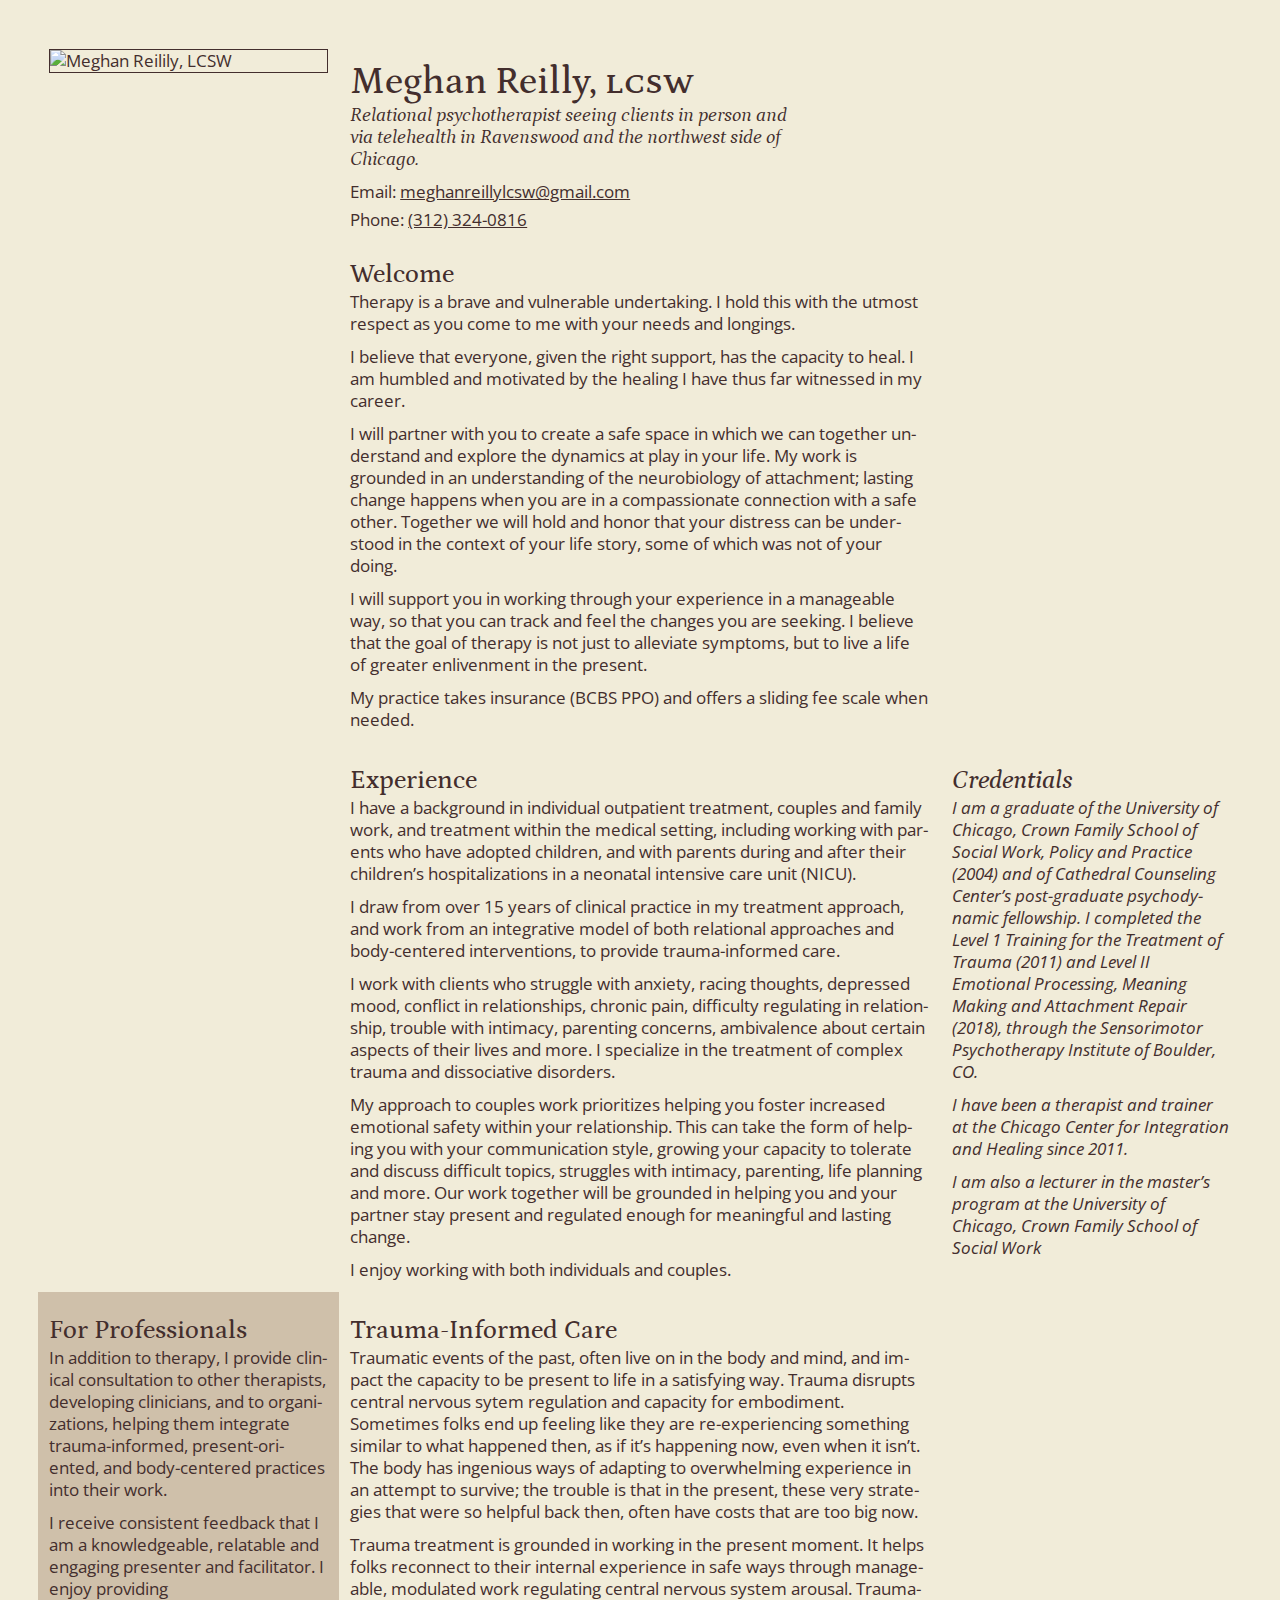
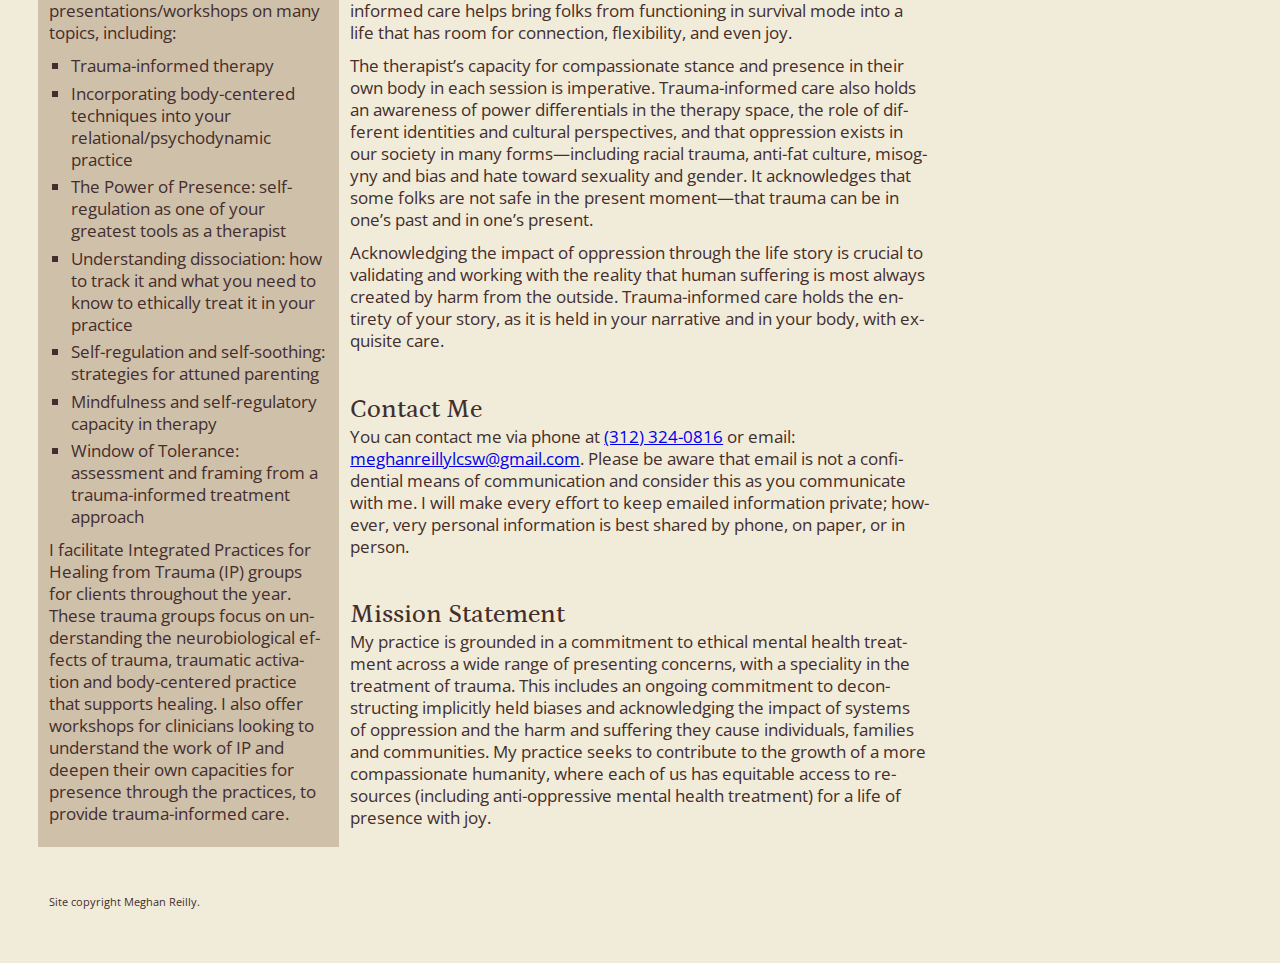
==== index.html @ ce3a8430 "Update tagline" ====
<!DOCTYPE html>
<html lang="en">
<head>
  <title>Meghan Reilly, LCSW</title>
  <meta charset="utf-8" />
  <meta name="viewport" content="width=device-width,initial-scale=1.0,shrink-to-fit=no" />
  <link rel="preconnect" href="https://fonts.gstatic.com" />
  <link href="https://fonts.googleapis.com/css2?family=Open+Sans:ital@0;1&family=Petrona:ital,wght@0,500;1,400&display=swap" rel="stylesheet" />
  <link rel="stylesheet" href="/assets/screen.css" />
  <meta property="og:url" content="https://meghan-reilly.com/">
  <meta property="og:title" content="Meghan Reilly, LCSW">
  <meta property="og:description" content=
    "Relational psychotherapist seeing clients in person and via telehealth in Ravenswood and the northwest side of Chicago.">
  <meta property="og:image" content="https://meghan-reilly.com/social-preview.png">
  <meta property="og:image:type" content="image/png">
  <meta property="og:type" content="website">
</head>
<body>
  <header id="header">
    <h1><a href="https://meghan-reilly.com" rel="home">Meghan Reilly, <b>LCSW</b></a></h1>
    <p class="tagline">
      Relational psychotherapist seeing clients in person and via telehealth in Ravenswood and the
      northwest side of Chicago.
    </p>
    <ul class="contact">
      <li>Email: <a href="mailto:meghanreillylcsw@gmail.com">meghanreillylcsw@gmail.com</a></li>
      <li>Phone: <a href="tel:+1-312-324-0816‬">(312) 324-0816‬</a></li>
    </ul>
    <figure class="headshot">
      <img src="/assets/headshot-02-square-1000.jpg" alt="Meghan Reilily, LCSW" />
    </figure>
  </header>
  <main id="content">
  <article>
    <h2>Welcome</h2>
    <p>
      Therapy is a brave and vulnerable undertaking. I hold this with the utmost respect as you come
      to me with your needs and longings.
    </p>
    <p>
      I believe that everyone, given the right support, has the capacity to heal. I am humbled and
      motivated by the healing I have thus far witnessed in my career.
    </p>
    <p>
      I will partner with you to create a safe space in which we can together understand and explore
      the dynamics at play in your life. My work is grounded in an understanding of the neurobiology
      of attachment; lasting change happens when you are in a compassionate connection with a safe
      other. Together we will hold and honor that your distress can be understood in the context of
      your life story, some of which was not of your doing.
    </p>
    <p>
      I will support you in working through your experience in a manageable way, so that you can
      track and feel the changes you are seeking. I believe that the goal of therapy is not just to
      alleviate symptoms, but to live a life of greater enlivenment in the present.
    </p>
    <p>
      My practice takes insurance (BCBS PPO) and offers a sliding fee scale when needed.
    </p>
  </article>
  <article>
    <h2>Experience</h2>
    <p>
      I have a background in individual outpatient treatment, couples and family work, and treatment
      within the medical setting, including working with parents who have adopted children, and with
      parents during and after their children’s hospitalizations in a neonatal intensive care unit
      (NICU).
    </p>
    <p>
      I draw from over 15 years of clinical practice in my treatment approach, and work from an
      integrative model of both relational approaches and body-centered interventions, to provide
      trauma-informed care.
    </p>
    <p>
      I work with clients who struggle with anxiety, racing thoughts, depressed mood, conflict in
      relationships, chronic pain, difficulty regulating in relationship, trouble with intimacy,
      parenting concerns, ambivalence about certain aspects of their lives and more. I specialize in
      the treatment of complex trauma and dissociative disorders.
    </p>
    <p>
      My approach to couples work prioritizes helping you foster increased emotional safety within
      your relationship. This can take the form of helping you with your communication style,
      growing your capacity to tolerate and discuss difficult topics, struggles with intimacy,
      parenting, life planning and more. Our work together will be grounded in helping you and your
      partner stay present and regulated enough for meaningful and lasting change.
    </p>
    <p>
      I enjoy working with both individuals and couples.
    </p>
  </article>
  <aside class="credentials">
    <h2>Credentials</h2>
    <p>
      I am a graduate of the University of Chicago, Crown Family School of Social Work, Policy and
      Practice (2004) and of Cathedral Counseling Center’s post-graduate psychodynamic fellowship.
      I completed the Level 1 Training for the Treatment of Trauma (2011) and Level II Emotional
      Processing, Meaning Making and Attachment Repair (2018), through the Sensorimotor
      Psychotherapy Institute of Boulder, CO.
    </p>
    <p>
      I have been a therapist and trainer at the Chicago Center for Integration and Healing since
      2011.
    </p>
    <p>
      I am also a lecturer in the master’s program at the University of Chicago, Crown Family
      School of Social Work
    </p>
  </aside>
  <article class="professionals">
    <h2>For Professionals</h2>
    <p>
      In addition to therapy, I provide clinical consultation to other therapists, developing
      clinicians, and to organizations, helping them integrate trauma-informed, present-oriented,
      and body-centered practices into their work.
    </p>
    <p>
      I receive consistent feedback that I am a knowledgeable, relatable and engaging presenter and
      facilitator. I enjoy providing presentations/workshops on many topics, including:
    </p>
    <ul>
      <li>Trauma-informed therapy</li>
      <li>
        Incorporating body-centered techniques into your relational/psychodynamic practice
      </li>
      <li>
        The Power of Presence: self-regulation as one of your greatest tools as a therapist
      </li>
      <li>
        Understanding dissociation: how to track it and what you need to know to ethically treat it
        in your practice
      </li>
      <li>
        Self-regulation and self-soothing: strategies for attuned parenting
      </li>
      <li>
        Mindfulness and self-regulatory capacity in therapy
      </li>
      <li>
        Window of Tolerance: assessment and framing from a trauma-informed treatment approach
      </li>
    </ul>
    <p>
      I facilitate Integrated Practices for Healing from Trauma (IP) groups for clients throughout
      the year. These trauma groups focus on understanding the neurobiological effects of trauma,
      traumatic activation and body-centered practice that supports healing. I also offer workshops
      for clinicians looking to understand the work of IP and deepen their own capacities for
      presence through the practices, to provide trauma-informed care.
    </p>
  </article>
  <article>
    <h2>Trauma-Informed Care</h2>
    <p>
      Traumatic events of the past, often live on in the body and mind, and impact the capacity to
      be present to life in a satisfying way. Trauma disrupts central nervous sytem regulation and
      capacity for embodiment. Sometimes folks end up feeling like they are re-experiencing
      something similar to what happened then, as if it’s happening now, even when it isn’t. The
      body has ingenious ways of adapting to overwhelming experience in an attempt to survive; the
      trouble is that in the present, these very strategies that were so helpful back then, often
      have costs that are too big now.
    </p>
    <p>
      Trauma treatment is grounded in working in the present moment. It helps folks reconnect to
      their internal experience in safe ways through manageable, modulated work regulating central
      nervous system arousal. Trauma-informed care helps bring folks from functioning in survival
      mode into a life that has room for connection, flexibility, and even joy.
    </p>
    <p>
      The therapist’s capacity for compassionate stance and presence in their own body in each
      session is imperative. Trauma-informed care also holds an awareness of power differentials in
      the therapy space, the role of different identities and cultural perspectives, and that
      oppression exists in our society in many forms—including racial trauma, anti-fat culture,
      misogyny and bias and hate toward sexuality and gender. It acknowledges that some folks are
      not safe in the present moment—that trauma can be in one’s past and in one’s present.
    </p>
    <p>
      Acknowledging the impact of oppression through the life story is crucial to validating and
      working with the reality that human suffering is most always created by harm from the outside.
      Trauma-informed care holds the entirety of your story, as it is held in your narrative and in
      your body, with exquisite care.
    </p>
  </article>
  <article>
    <h2>Contact Me</h2>
    <p>
      You can contact me via phone at <a href="tel:+1-312-324-0816‬">(312) 324-0816‬</a> or email:
      <a href="mailto:meghanreillylcsw@gmail.com">meghanreillylcsw@gmail.com</a>. Please be aware
      that email is not a confidential means of communication and consider this as you communicate
      with me. I will make every effort to keep emailed information private; however, very personal
      information is best shared by phone, on paper, or in person.
  </article>
  <article>
    <h2>Mission Statement</h2>
    <p>
      My practice is grounded in a commitment to ethical mental health treatment across a wide range
      of presenting concerns, with a speciality in the treatment of trauma. This includes an ongoing
      commitment to deconstructing implicitly held biases and acknowledging the impact of systems of
      oppression and the harm and suffering they cause individuals, families and communities. My
      practice seeks to contribute to the growth of a more compassionate humanity, where each of us
      has equitable access to resources (including anti-oppressive mental health treatment) for a
      life of presence with joy.
    </p>
  </article>
  </main>
  <footer id="footer">
    <small>
      Site copyright Meghan Reilly.
    </small>
  </footer>
</body>
</html>
---- assets/screen.css ----
/* http://meyerweb.com/eric/tools/css/reset/
   v2.0 | 20110126
   License: none (public domain)
*/
/* stylelint-disable */
a,abbr,acronym,address,applet,article,aside,audio,b,big,blockquote,body,canvas,caption,center,cite,code,dd,del,details,dfn,div,dl,dt,em,embed,fieldset,figcaption,figure,footer,form,h1,h2,h3,h4,h5,h6,header,hgroup,html,i,iframe,img,ins,kbd,label,legend,li,mark,menu,nav,object,ol,output,p,pre,q,ruby,s,samp,section,small,span,strike,strong,sub,summary,sup,table,tbody,td,tfoot,th,thead,time,tr,tt,u,ul,var,video{margin:0;padding:0;border:0;font:inherit;vertical-align:baseline}article,aside,details,figcaption,figure,footer,header,hgroup,main,menu,nav,section{display:block}html{line-height:1}body{line-height:inherit}ol,ul{list-style:none}blockquote,q{quotes:none}blockquote:after,blockquote:before,q:after,q:before{content:'';content:none}table{border-collapse:collapse;border-spacing:0}
/* stylelint-enable */

/* Begin site styles below */
* {
  box-sizing: content-box;
}
html {
  font-size: 17px;
  line-height: 22px;
  font-family: "Open Sans", Trebuchet, Helvetica, Arial, sans-sans-serif;
  padding: 11px;
  background: #f1ecd9;
  color: #432e2d;
}
article,
aside {
  padding-top: 22px;
}
footer {
  padding-top: 44px;
  font-size: 11.333px;
}
h1,h2,h3 {
  font-size: 25.5px;
  line-height: 33px;
  font-family: Petrona, Georgia, "Times New Roman", serif;
  font-weight: 500;
}
h1 {
  font-size: 38.25px;
  line-height: 44px;
  padding-top: 11px;
  padding-left: 22px;
  text-indent: -22px;
}
h1 a {
  color: inherit;
  text-decoration: none;
}
h1 b {
  text-transform: lowercase;
  font-variant-caps: all-small-caps;
}
p {
  padding-bottom: 11px;
  hyphens: auto;
}
p.tagline {
  font-family: Petrona, Georgia, "Times New Roman", serif;
  font-style: italic;
  font-size: 20px;
}
img {
  display: block;
  max-width: 100%;
  border: 1px solid #432e2d;
}
ul {
  margin-left: 22px;
  list-style-type: square;
  padding-bottom: 5.5px;
}
li {
  padding-bottom: 5.5px;
}
a {
  hyphens: none;
}
.contact {
  list-style-type: none;
  margin: 0;
  padding: 0;
}
.contact a {
  color: inherit;
}
.credentials {
  font-style: italic;
}
.professionals {
  background: #cfc0aa;
  margin: 0 -11px;
  padding: 11px;
}

@media screen and (min-width: 570px) {
  html {
    padding: 3.859649123%; /* 22/570 = 3.859649123% */
  }
  #header {
    display: grid;
    grid-template-columns: [headshot-start] 30% [headshot-end copy-start] 1fr [copy-end];
    grid-template-rows: [headshot-start] auto [copy-start] auto auto [headshot-end copy-end];
    grid-column-gap: 11px;
  }
  #header h1,
  #header .contact,
  #header .tagline {
    grid-column: copy;
    max-width: 450px;
  }
  #header figure {
    grid-column: headshot;
    grid-row: headshot;
  }
}

@media screen and (min-width: 630px) {
  #content {
    display: grid;
    grid-template-columns: [null-start] 30% [null-end copy-start] 1fr [copy-end];
    grid-column-gap: 11px;
  }
  #content > * {
    grid-column: copy;
  }
}

@media screen and (min-width: 940px) {
  #header {
    grid-template-columns: [headshot-start] 1fr [headshot-end copy-start] 1fr 1fr 1fr [copy-end] 1fr;
    grid-column-gap: 22px;
  }
  #content {
    grid-template-columns: [copy-start] 1fr 1fr 1fr [copy-end rightside-start] 1fr 1fr [rightside-end];
    grid-column-gap: 22px;
  }
  #content > .credentials,
  #content > .professionals {
    grid-column: rightside;
  }
  #content > .professionals {
    padding-top: 22px;
    grid-row: span 3;
  }
}

@media screen and (min-width: 1230px) {
  #header {
    grid-template-columns: [headshot-start] 1fr [headshot-end copy-start] 1fr 1fr 1fr [copy-end];
  }
  #content {
    grid-template-columns: [leftside-start] 1fr [leftside-end copy-start] 1fr 1fr [copy-end rightside-start] 1fr [rightside-end];
  }
  #content > .professionals {
    grid-column: leftside;
  }
}
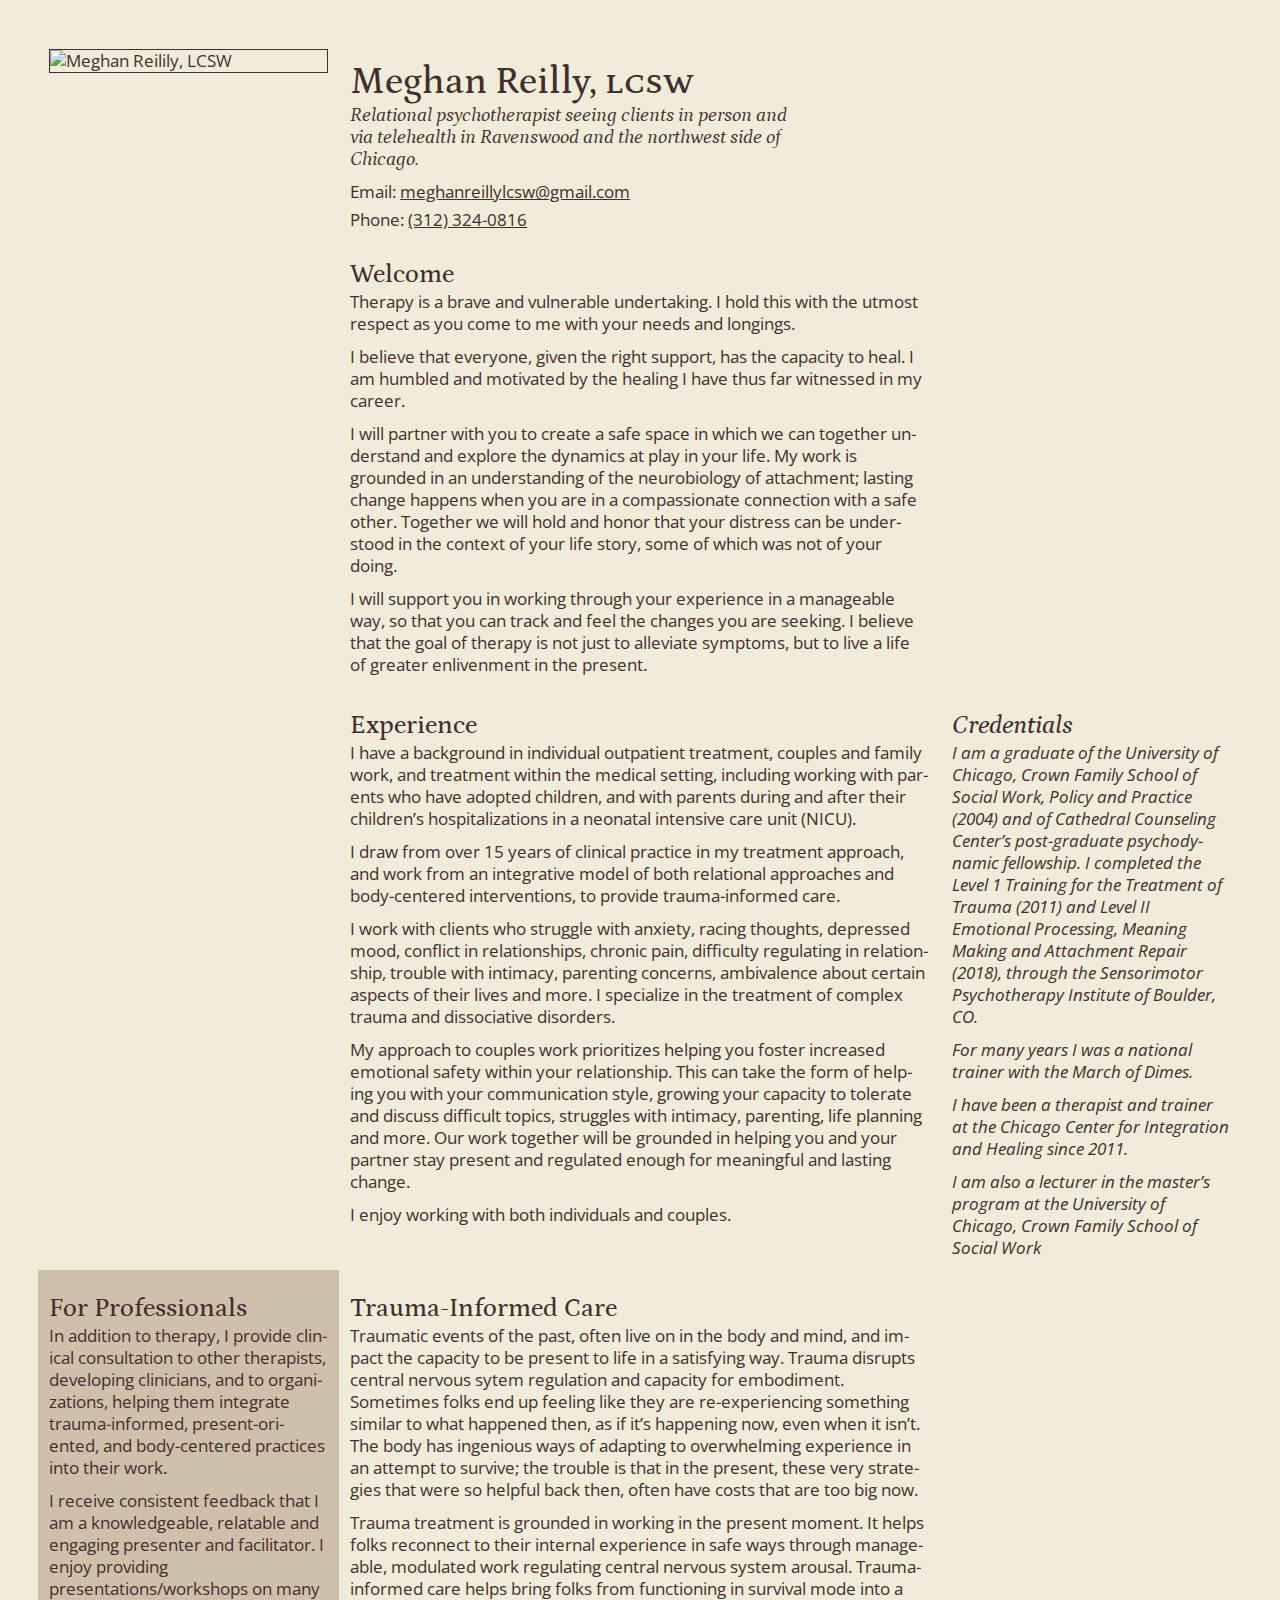
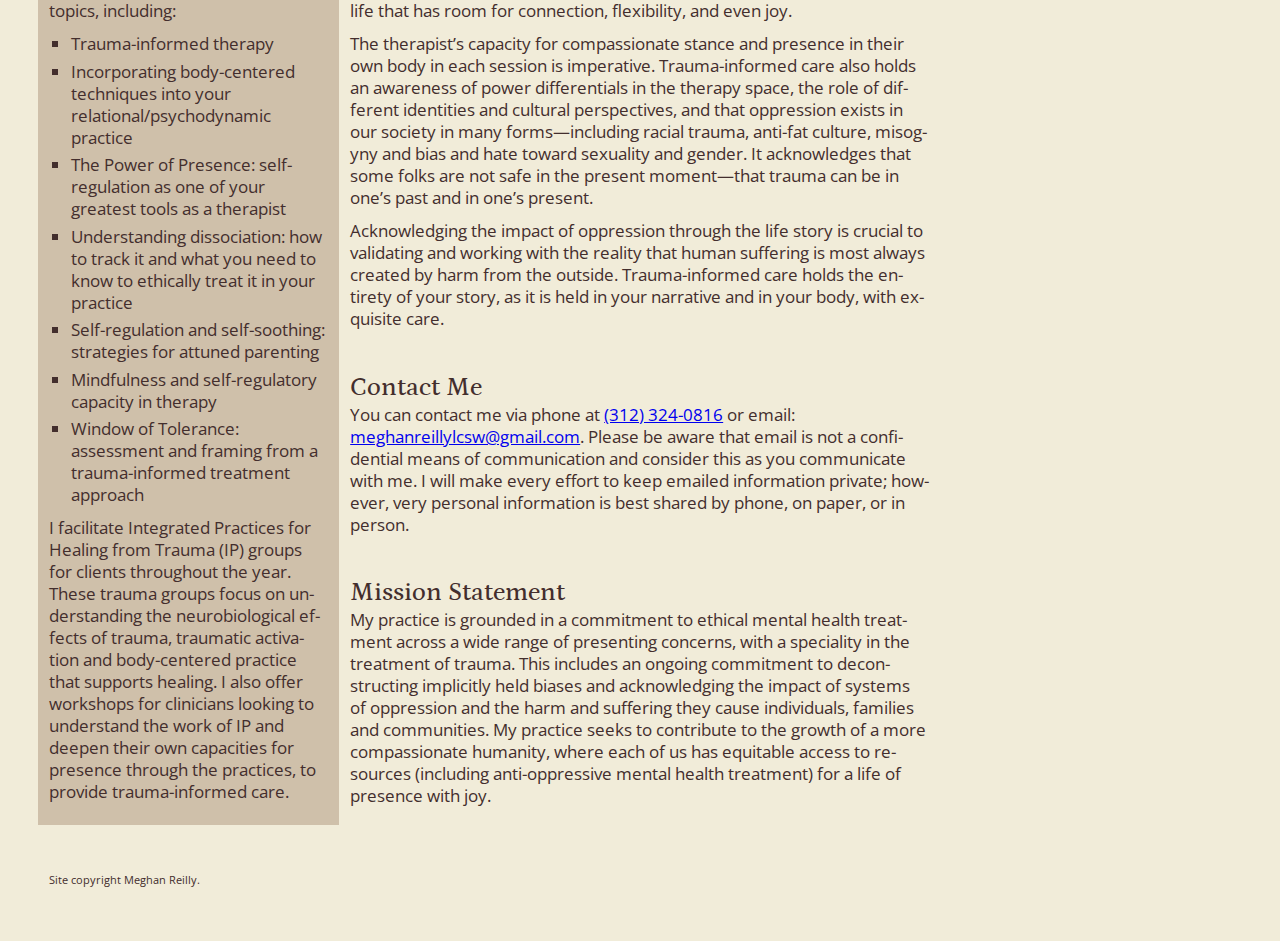
==== commit 5746f199: "Add comment with GitHub repo URL" ====
--- a/index.html
+++ b/index.html
@@ -53,9 +53,6 @@
       track and feel the changes you are seeking. I believe that the goal of therapy is not just to
       alleviate symptoms, but to live a life of greater enlivenment in the present.
     </p>
-    <p>
-      My practice takes insurance (BCBS PPO) and offers a sliding fee scale when needed.
-    </p>
   </article>
   <article>
     <h2>Experience</h2>
@@ -95,6 +92,9 @@
       I completed the Level 1 Training for the Treatment of Trauma (2011) and Level II Emotional
       Processing, Meaning Making and Attachment Repair (2018), through the Sensorimotor
       Psychotherapy Institute of Boulder, CO.
+    </p>
+    <p>
+      For many years I was a national trainer with the March of Dimes.
     </p>
     <p>
       I have been a therapist and trainer at the Chicago Center for Integration and Healing since
@@ -204,6 +204,9 @@
     <small>
       Site copyright Meghan Reilly.
     </small>
+    <!--
+      Site hosted on GitHub; repo at https://github.com/mrlcsw/mhrdc
+    -->
   </footer>
 </body>
 </html>
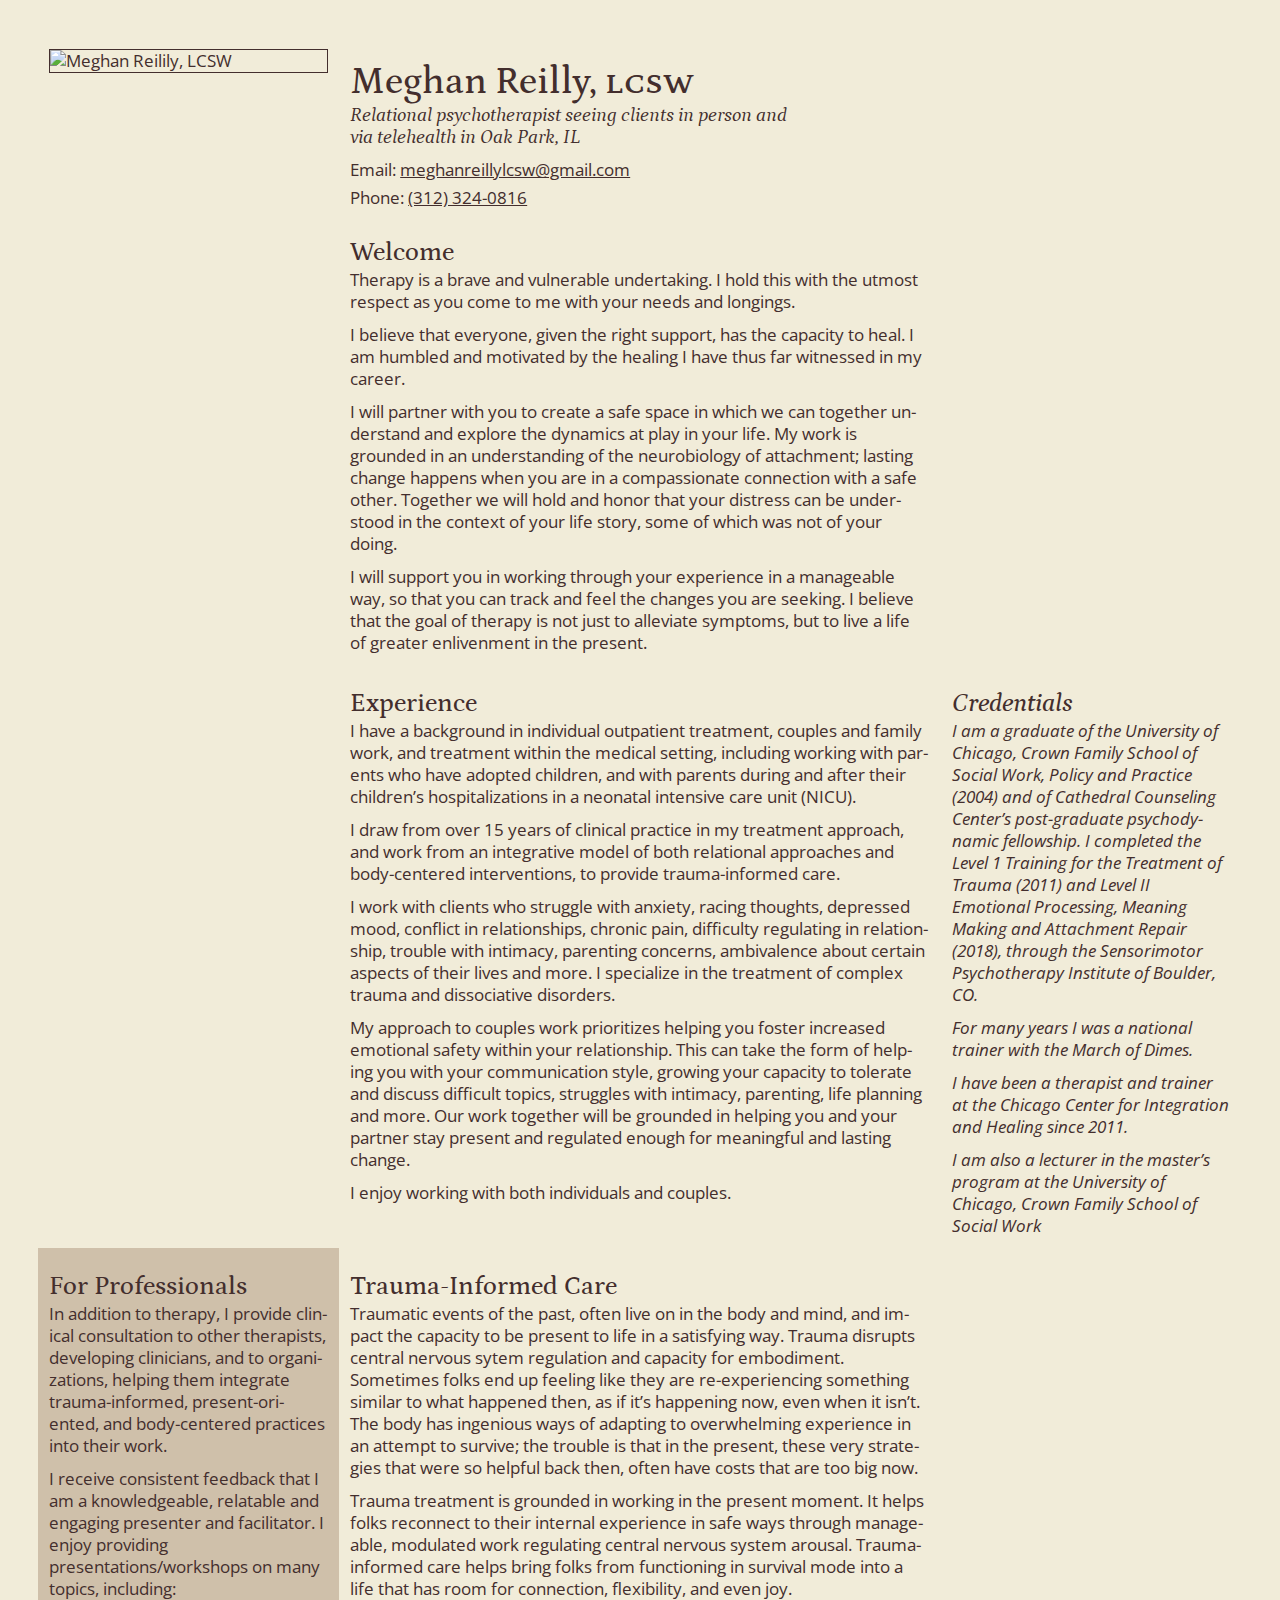
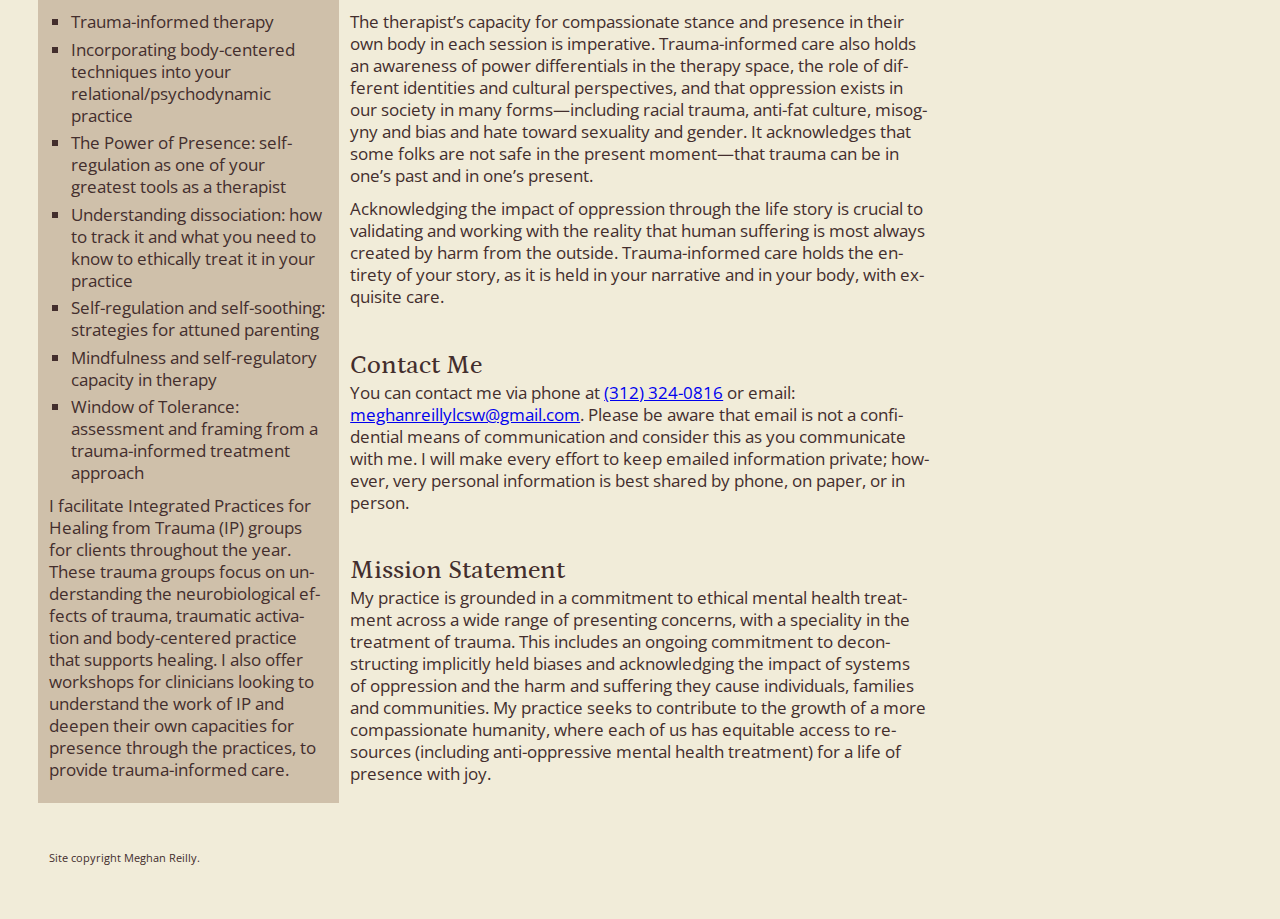
==== commit 8276b1c4: "Update tagline with Oak Park information" ====
--- a/index.html
+++ b/index.html
@@ -10,7 +10,7 @@
   <meta property="og:url" content="https://meghan-reilly.com/">
   <meta property="og:title" content="Meghan Reilly, LCSW">
   <meta property="og:description" content=
-    "Relational psychotherapist seeing clients in person and via telehealth in Ravenswood and the northwest side of Chicago.">
+    "Relational psychotherapist seeing clients in person and via telehealth in Oak Park, IL">
   <meta property="og:image" content="https://meghan-reilly.com/social-preview.png">
   <meta property="og:image:type" content="image/png">
   <meta property="og:type" content="website">
@@ -19,8 +19,7 @@
   <header id="header">
     <h1><a href="https://meghan-reilly.com" rel="home">Meghan Reilly, <b>LCSW</b></a></h1>
     <p class="tagline">
-      Relational psychotherapist seeing clients in person and via telehealth in Ravenswood and the
-      northwest side of Chicago.
+      Relational psychotherapist seeing clients in person and via telehealth in Oak Park, IL
     </p>
     <ul class="contact">
       <li>Email: <a href="mailto:meghanreillylcsw@gmail.com">meghanreillylcsw@gmail.com</a></li>
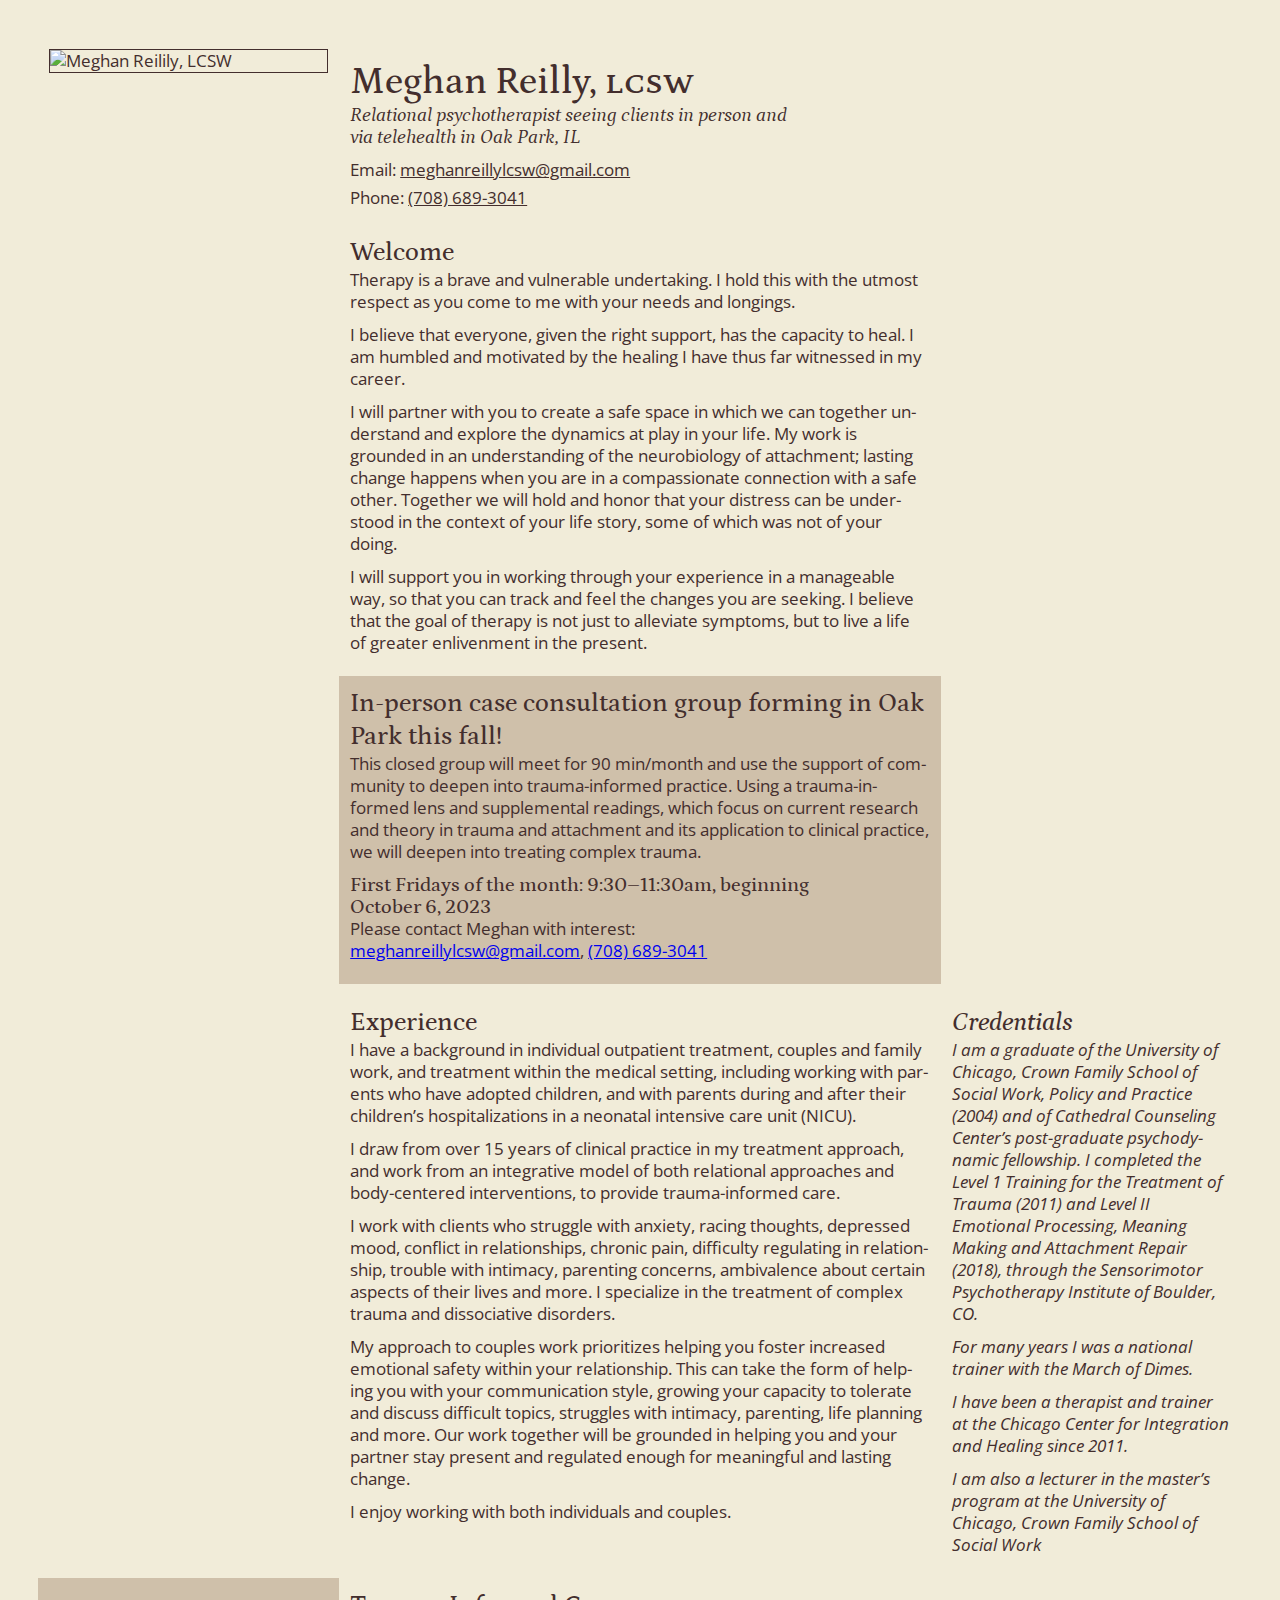
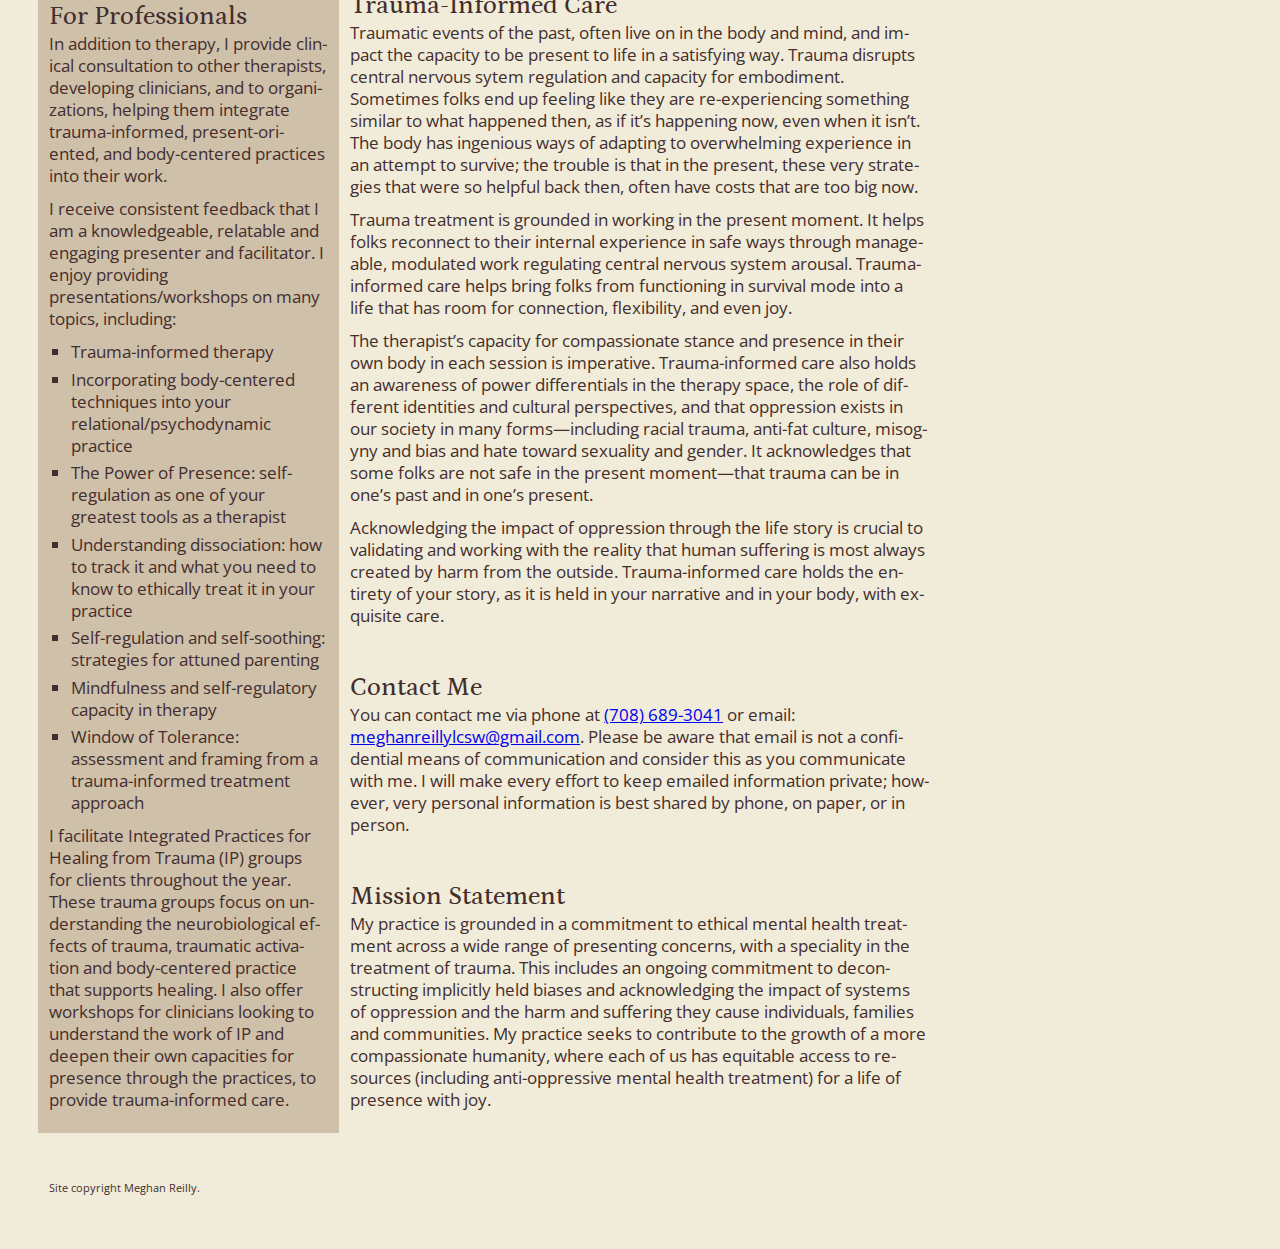
==== commit 7d1a2f59: "Add new groups box" ====
--- a/index.html
+++ b/index.html
@@ -23,7 +23,7 @@
     </p>
     <ul class="contact">
       <li>Email: <a href="mailto:meghanreillylcsw@gmail.com">meghanreillylcsw@gmail.com</a></li>
-      <li>Phone: <a href="tel:+1-312-324-0816‬">(312) 324-0816‬</a></li>
+      <li>Phone: <a href="tel:+1-708-689-3041">(708) 689-3041</a></li>
     </ul>
     <figure class="headshot">
       <img src="/assets/headshot-02-square-1000.jpg" alt="Meghan Reilily, LCSW" />
@@ -52,6 +52,21 @@
       track and feel the changes you are seeking. I believe that the goal of therapy is not just to
       alleviate symptoms, but to live a life of greater enlivenment in the present.
     </p>
+  </article>
+  <article class="groups">
+      <h2>In-person case consultation group forming in Oak Park this fall!</h2>
+      <p>
+        This closed group will meet for 90 min/month and use the support of community to deepen into
+        trauma-informed practice. Using a trauma-informed lens and supplemental readings, which
+        focus on current research and theory in trauma and attachment and its application to
+        clinical practice, we will deepen into treating complex trauma.
+      </p>
+      <h3>First Fridays of the month: 9:30–11:30am, beginning October&nbsp;6,&nbsp;2023</h3>
+      <p>
+        Please contact Meghan with interest:<br />
+        <a href="mailto:meghanreillylcsw@gmail.com">meghanreillylcsw@gmail.com</a>,
+        <a href="tel:+1-708-689-3041">(708) 689-3041</a>
+      </p>
   </article>
   <article>
     <h2>Experience</h2>
@@ -180,7 +195,7 @@
   <article>
     <h2>Contact Me</h2>
     <p>
-      You can contact me via phone at <a href="tel:+1-312-324-0816‬">(312) 324-0816‬</a> or email:
+      You can contact me via phone at <a href="tel:+1-708-689-3041">(708) 689-3041</a> or email:
       <a href="mailto:meghanreillylcsw@gmail.com">meghanreillylcsw@gmail.com</a>. Please be aware
       that email is not a confidential means of communication and consider this as you communicate
       with me. I will make every effort to keep emailed information private; however, very personal
--- a/assets/screen.css
+++ b/assets/screen.css
@@ -27,8 +27,6 @@
   font-size: 11.333px;
 }
 h1,h2,h3 {
-  font-size: 25.5px;
-  line-height: 33px;
   font-family: Petrona, Georgia, "Times New Roman", serif;
   font-weight: 500;
 }
@@ -46,6 +44,13 @@
 h1 b {
   text-transform: lowercase;
   font-variant-caps: all-small-caps;
+}
+h2 {
+  font-size: 25.5px;
+  line-height: 33px;
+}
+h3 {
+  font-size: 19.55px;
 }
 p {
   padding-bottom: 11px;
@@ -83,9 +88,10 @@
 .credentials {
   font-style: italic;
 }
+.groups,
 .professionals {
   background: #cfc0aa;
-  margin: 0 -11px;
+  margin: 11px -11px 0 -11px;
   padding: 11px;
 }
 
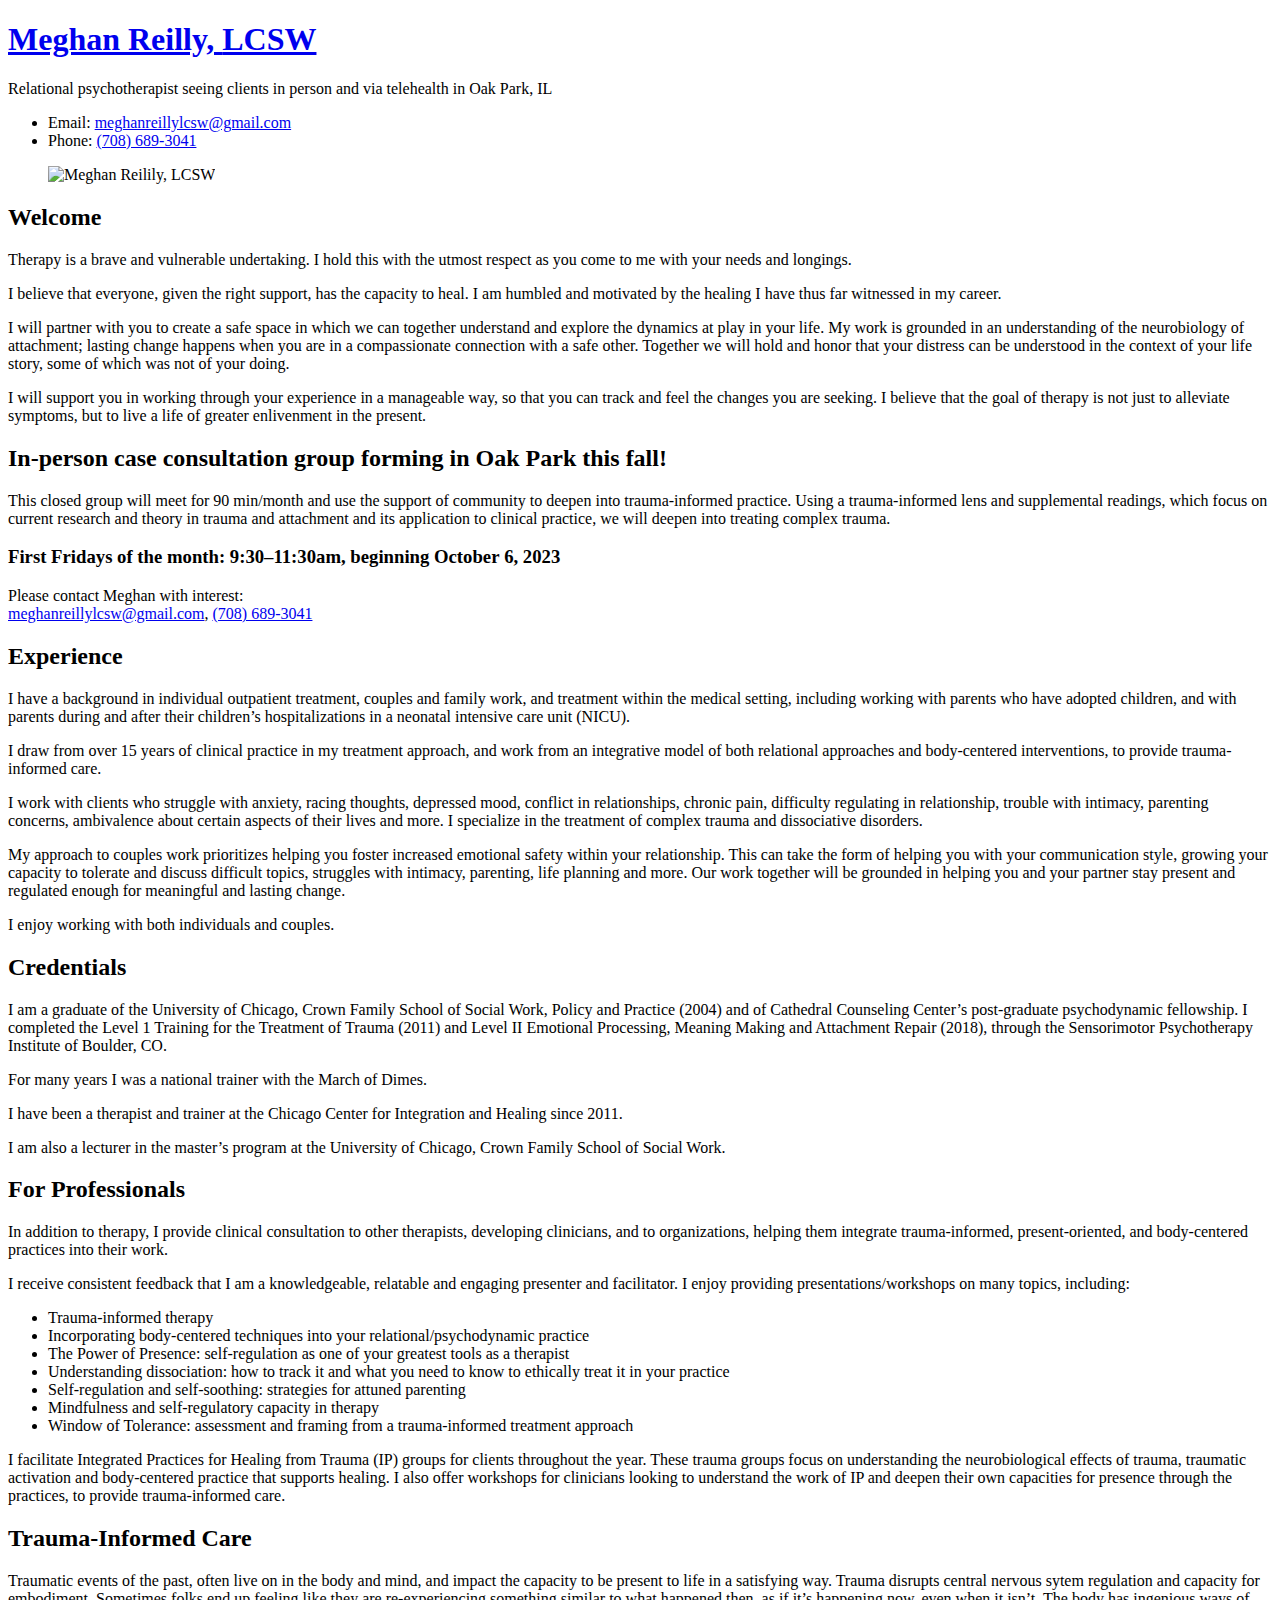
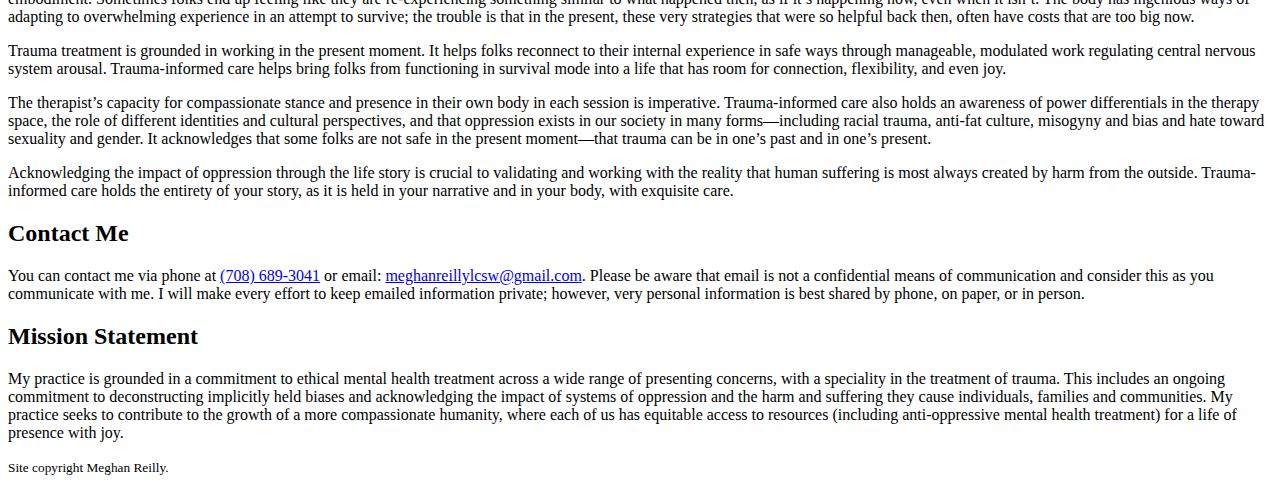
==== commit 2b31d38f: "Add missing period" ====
--- a/index.html
+++ b/index.html
@@ -6,12 +6,12 @@
   <meta name="viewport" content="width=device-width,initial-scale=1.0,shrink-to-fit=no" />
   <link rel="preconnect" href="https://fonts.gstatic.com" />
   <link href="https://fonts.googleapis.com/css2?family=Open+Sans:ital@0;1&family=Petrona:ital,wght@0,500;1,400&display=swap" rel="stylesheet" />
-  <link rel="stylesheet" href="/assets/screen.css" />
+  <link rel="stylesheet" href="/assets/screen-20230729a.css" />
   <meta property="og:url" content="https://meghan-reilly.com/">
   <meta property="og:title" content="Meghan Reilly, LCSW">
   <meta property="og:description" content=
     "Relational psychotherapist seeing clients in person and via telehealth in Oak Park, IL">
-  <meta property="og:image" content="https://meghan-reilly.com/social-preview.png">
+  <meta property="og:image" content="https://meghan-reilly.com/social-preview-20230729a.png">
   <meta property="og:image:type" content="image/png">
   <meta property="og:type" content="website">
 </head>
@@ -116,7 +116,7 @@
     </p>
     <p>
       I am also a lecturer in the master’s program at the University of Chicago, Crown Family
-      School of Social Work
+      School of Social Work.
     </p>
   </aside>
   <article class="professionals">
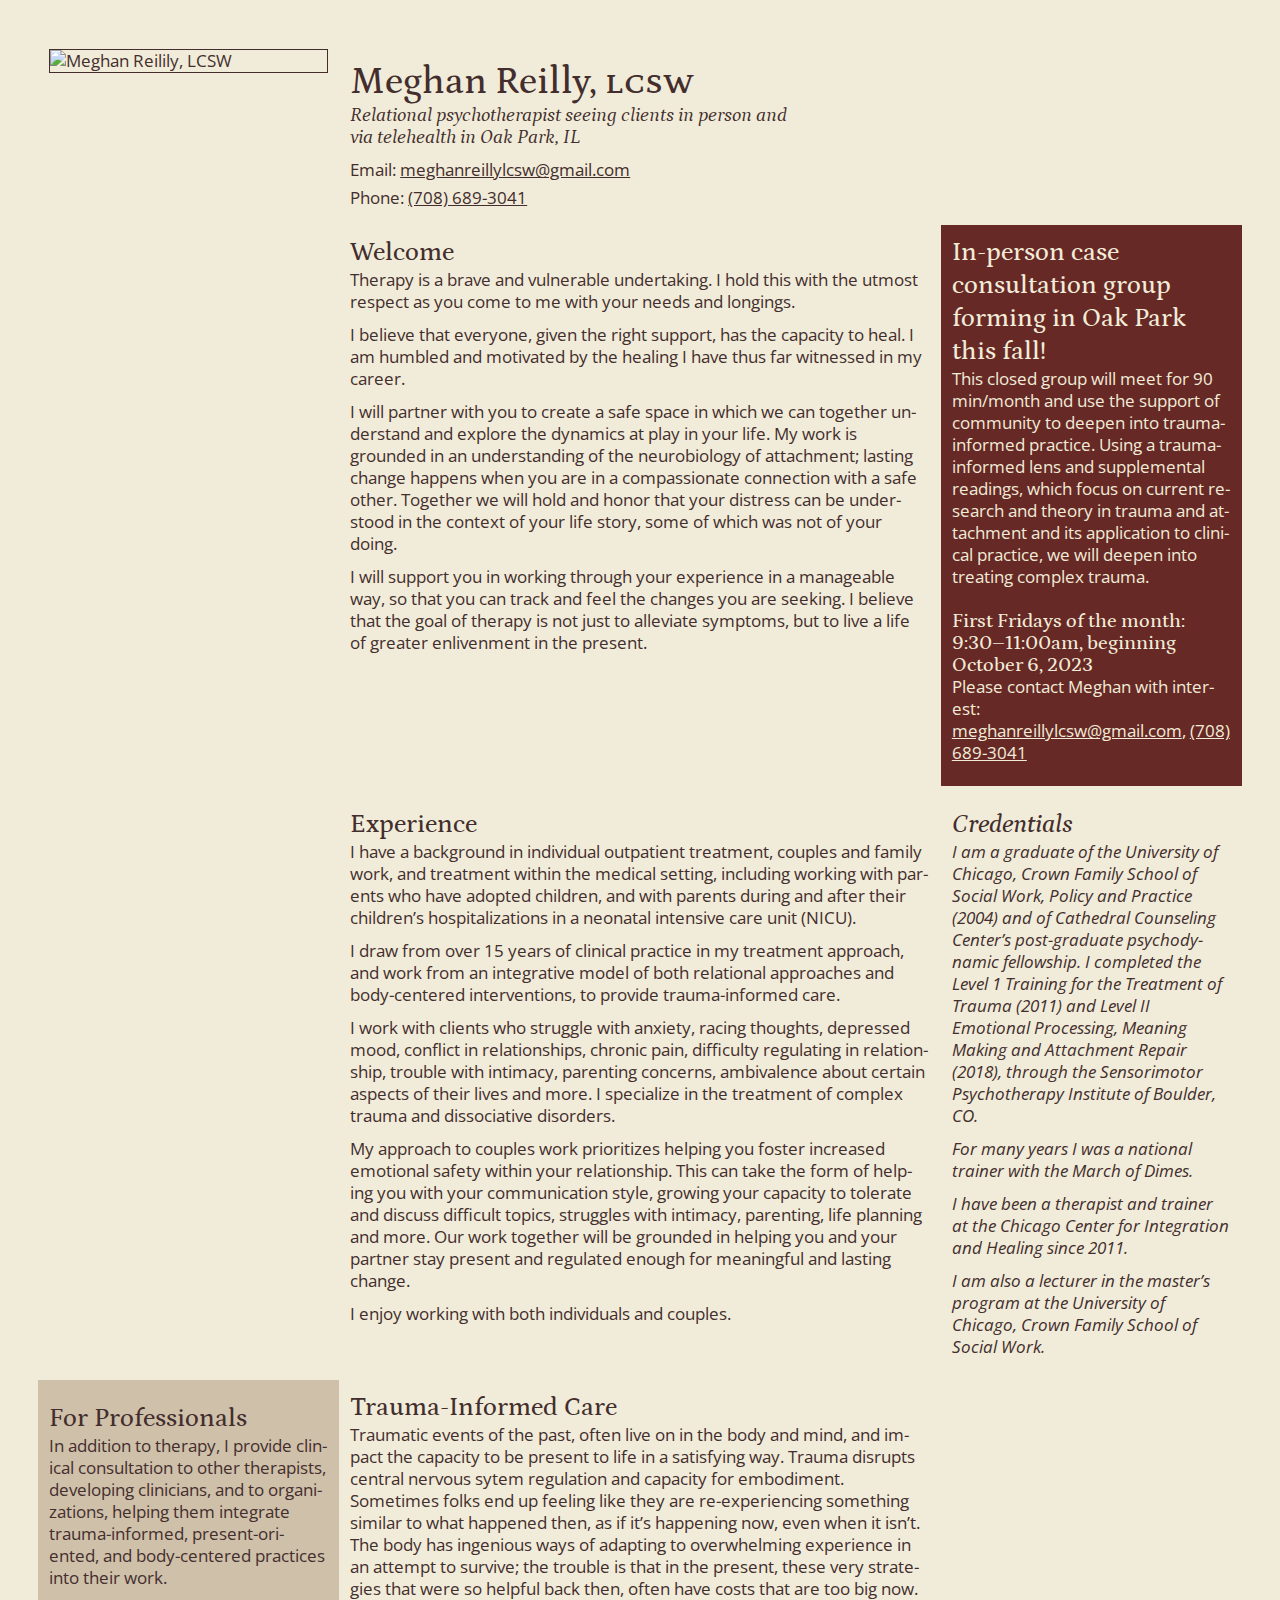
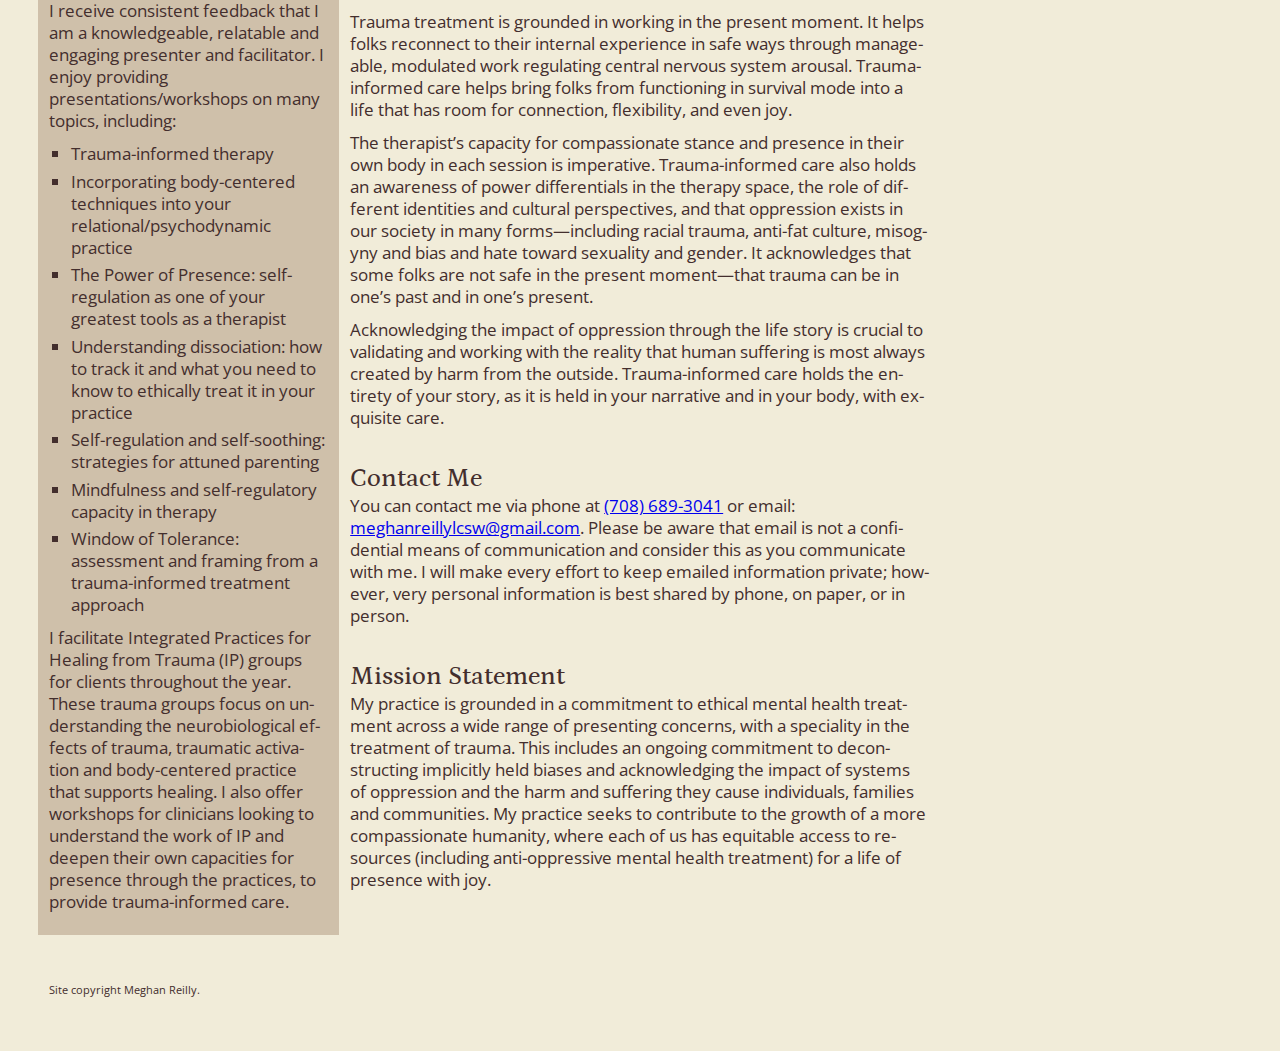
==== commit ddadfd7f: "Rebreak the CSS cache" ====
--- a/index.html
+++ b/index.html
@@ -6,7 +6,7 @@
   <meta name="viewport" content="width=device-width,initial-scale=1.0,shrink-to-fit=no" />
   <link rel="preconnect" href="https://fonts.gstatic.com" />
   <link href="https://fonts.googleapis.com/css2?family=Open+Sans:ital@0;1&family=Petrona:ital,wght@0,500;1,400&display=swap" rel="stylesheet" />
-  <link rel="stylesheet" href="/assets/screen-20230729a.css" />
+  <link rel="stylesheet" href="/assets/screen-20230729b.css" />
   <meta property="og:url" content="https://meghan-reilly.com/">
   <meta property="og:title" content="Meghan Reilly, LCSW">
   <meta property="og:description" content=
@@ -61,7 +61,7 @@
         focus on current research and theory in trauma and attachment and its application to
         clinical practice, we will deepen into treating complex trauma.
       </p>
-      <h3>First Fridays of the month: 9:30–11:30am, beginning October&nbsp;6,&nbsp;2023</h3>
+      <h3>First Fridays of the month: 9:30–11:00am, beginning October&nbsp;6,&nbsp;2023</h3>
       <p>
         Please contact Meghan with interest:<br />
         <a href="mailto:meghanreillylcsw@gmail.com">meghanreillylcsw@gmail.com</a>,
--- a/assets/screen-20230729b.css
+++ b/assets/screen-20230729b.css
@@ -0,0 +1,173 @@
+/* http://meyerweb.com/eric/tools/css/reset/
+   v2.0 | 20110126
+   License: none (public domain)
+*/
+/* stylelint-disable */
+a,abbr,acronym,address,applet,article,aside,audio,b,big,blockquote,body,canvas,caption,center,cite,code,dd,del,details,dfn,div,dl,dt,em,embed,fieldset,figcaption,figure,footer,form,h1,h2,h3,h4,h5,h6,header,hgroup,html,i,iframe,img,ins,kbd,label,legend,li,mark,menu,nav,object,ol,output,p,pre,q,ruby,s,samp,section,small,span,strike,strong,sub,summary,sup,table,tbody,td,tfoot,th,thead,time,tr,tt,u,ul,var,video{margin:0;padding:0;border:0;font:inherit;vertical-align:baseline}article,aside,details,figcaption,figure,footer,header,hgroup,main,menu,nav,section{display:block}html{line-height:1}body{line-height:inherit}ol,ul{list-style:none}blockquote,q{quotes:none}blockquote:after,blockquote:before,q:after,q:before{content:'';content:none}table{border-collapse:collapse;border-spacing:0}
+/* stylelint-enable */
+
+/* Begin site styles below */
+* {
+  box-sizing: content-box;
+}
+html {
+  font-size: 17px;
+  line-height: 22px;
+  font-family: "Open Sans", Trebuchet, Helvetica, Arial, sans-sans-serif;
+  padding: 11px;
+  background: #f1ecd9;
+  color: #432e2d;
+}
+article,
+aside {
+  padding-top: 22px;
+}
+footer {
+  padding-top: 44px;
+  font-size: 11.333px;
+}
+h1,h2,h3 {
+  font-family: Petrona, Georgia, "Times New Roman", serif;
+  font-weight: 500;
+}
+h1 {
+  font-size: 38.25px;
+  line-height: 44px;
+  padding-top: 11px;
+  padding-left: 22px;
+  text-indent: -22px;
+}
+h1 a {
+  color: inherit;
+  text-decoration: none;
+}
+h1 b {
+  text-transform: lowercase;
+  font-variant-caps: all-small-caps;
+}
+h2 {
+  font-size: 25.5px;
+  line-height: 33px;
+}
+h3 {
+  font-size: 19.55px;
+}
+p {
+  padding-bottom: 11px;
+  hyphens: auto;
+}
+p.tagline {
+  font-family: Petrona, Georgia, "Times New Roman", serif;
+  font-style: italic;
+  font-size: 20px;
+}
+img {
+  display: block;
+  max-width: 100%;
+  border: 1px solid #432e2d;
+}
+ul {
+  margin-left: 22px;
+  list-style-type: square;
+  padding-bottom: 5.5px;
+}
+li {
+  padding-bottom: 5.5px;
+}
+a {
+  hyphens: none;
+}
+.contact {
+  list-style-type: none;
+  margin: 0;
+  padding: 0;
+}
+.contact a {
+  color: inherit;
+}
+.credentials {
+  font-style: italic;
+}
+.groups,
+.professionals {
+  background: #cfc0aa;
+  margin: 11px -11px 0 -11px;
+  padding: 11px;
+}
+.groups {
+  background: #672925;
+  color: #f1ecd9;
+}
+.groups h3 {
+  padding-top: 11px;
+}
+.groups a {
+  color: inherit;
+}
+
+
+@media screen and (min-width: 570px) {
+  html {
+    padding: 3.859649123%; /* 22/570 = 3.859649123% */
+  }
+  #header {
+    display: grid;
+    grid-template-columns: [headshot-start] 30% [headshot-end copy-start] 1fr [copy-end];
+    grid-template-rows: [headshot-start] auto [copy-start] auto auto [headshot-end copy-end];
+    grid-column-gap: 11px;
+  }
+  #header h1,
+  #header .contact,
+  #header .tagline {
+    grid-column: copy;
+    max-width: 450px;
+  }
+  #header figure {
+    grid-column: headshot;
+    grid-row: headshot;
+  }
+}
+
+@media screen and (min-width: 630px) {
+  #content {
+    display: grid;
+    grid-template-columns: [null-start] 30% [null-end copy-start] 1fr [copy-end];
+    grid-column-gap: 11px;
+  }
+  #content > * {
+    grid-column: copy;
+  }
+}
+
+@media screen and (min-width: 940px) {
+  #header {
+    grid-template-columns: [headshot-start] 1fr [headshot-end copy-start] 1fr 1fr 1fr [copy-end] 1fr;
+    grid-column-gap: 22px;
+  }
+  #content {
+    grid-template-columns: [copy-start] 1fr 1fr 1fr [copy-end rightside-start] 1fr 1fr [rightside-end];
+    grid-column-gap: 22px;
+    align-items: start;
+  }
+  #content > .groups,
+  #content > .credentials,
+  #content > .professionals {
+    grid-column: rightside;
+  }
+  #content > .professionals {
+    padding-top: 22px;
+    grid-row: span 4;
+  }
+}
+
+@media screen and (min-width: 1230px) {
+  #header {
+    grid-template-columns: [headshot-start] 1fr [headshot-end copy-start] 1fr 1fr 1fr [copy-end];
+  }
+  #content {
+    grid-template-columns: [leftside-start] 1fr [leftside-end copy-start] 1fr 1fr [copy-end rightside-start] 1fr [rightside-end];
+  }
+  #content > .professionals {
+    grid-column: leftside;
+  }
+}
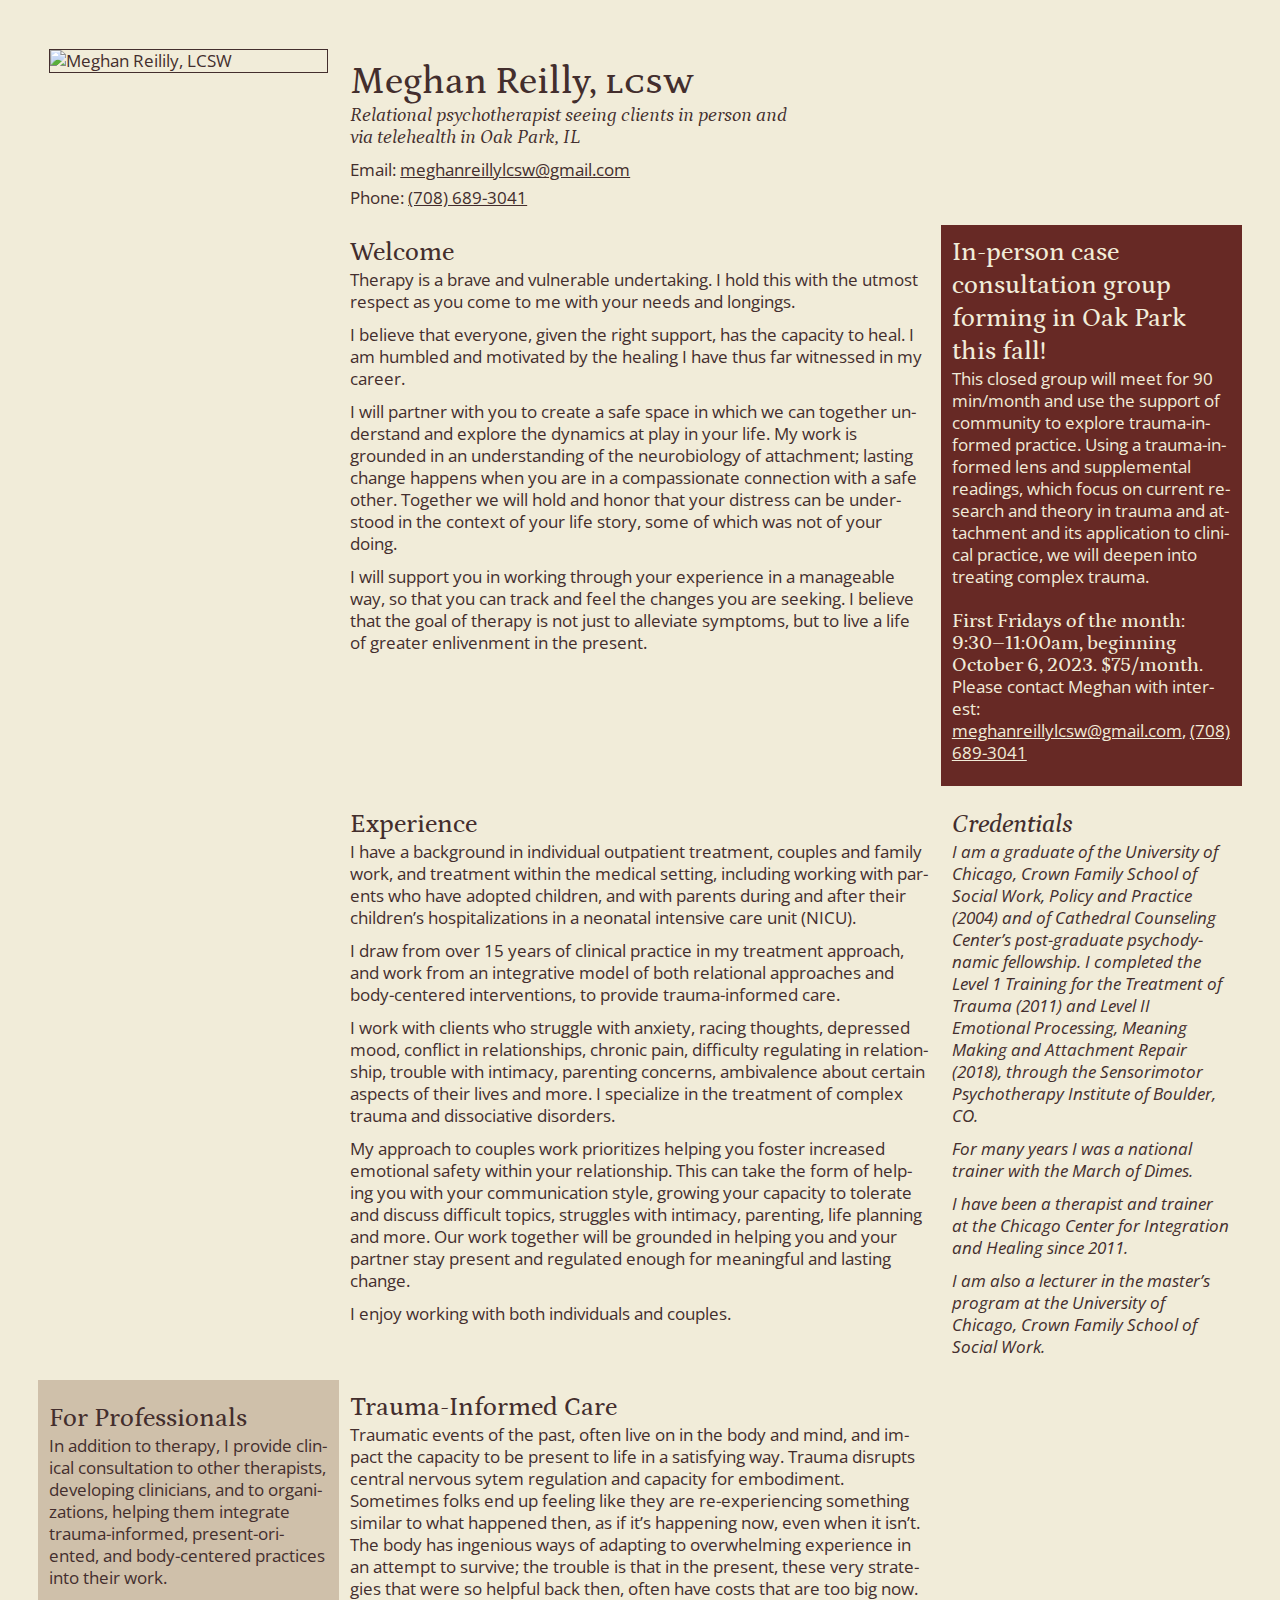
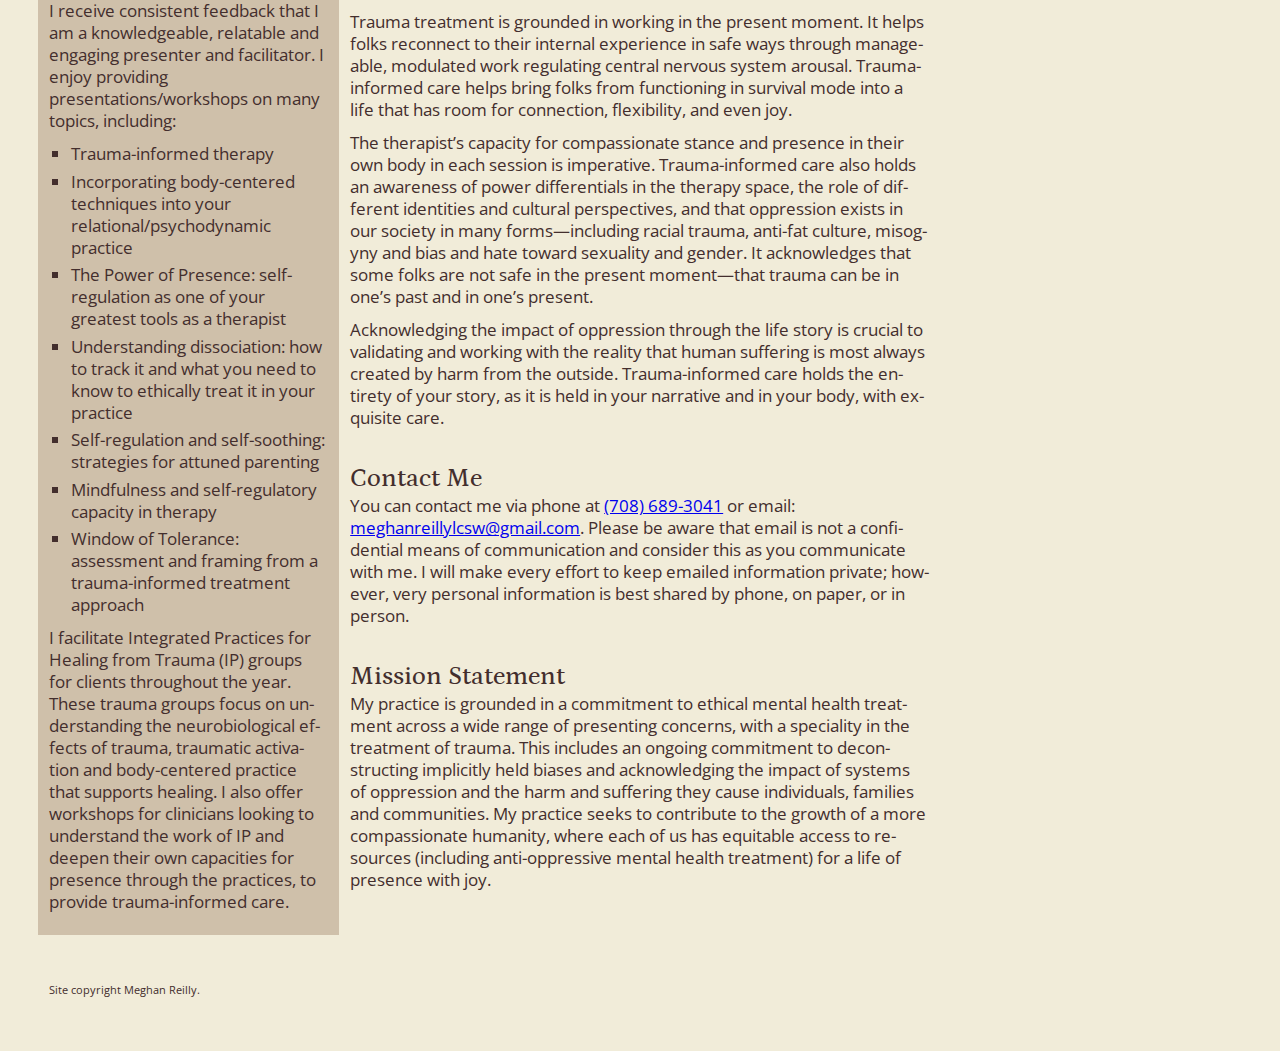
==== commit aa78a190: "Update consultation group information" ====
--- a/index.html
+++ b/index.html
@@ -56,12 +56,12 @@
   <article class="groups">
       <h2>In-person case consultation group forming in Oak Park this fall!</h2>
       <p>
-        This closed group will meet for 90 min/month and use the support of community to deepen into
+        This closed group will meet for 90 min/month and use the support of community to explore
         trauma-informed practice. Using a trauma-informed lens and supplemental readings, which
         focus on current research and theory in trauma and attachment and its application to
         clinical practice, we will deepen into treating complex trauma.
       </p>
-      <h3>First Fridays of the month: 9:30–11:00am, beginning October&nbsp;6,&nbsp;2023</h3>
+      <h3>First Fridays of the month: 9:30–11:00am, beginning October&nbsp;6,&nbsp;2023. $75/month.</h3>
       <p>
         Please contact Meghan with interest:<br />
         <a href="mailto:meghanreillylcsw@gmail.com">meghanreillylcsw@gmail.com</a>,
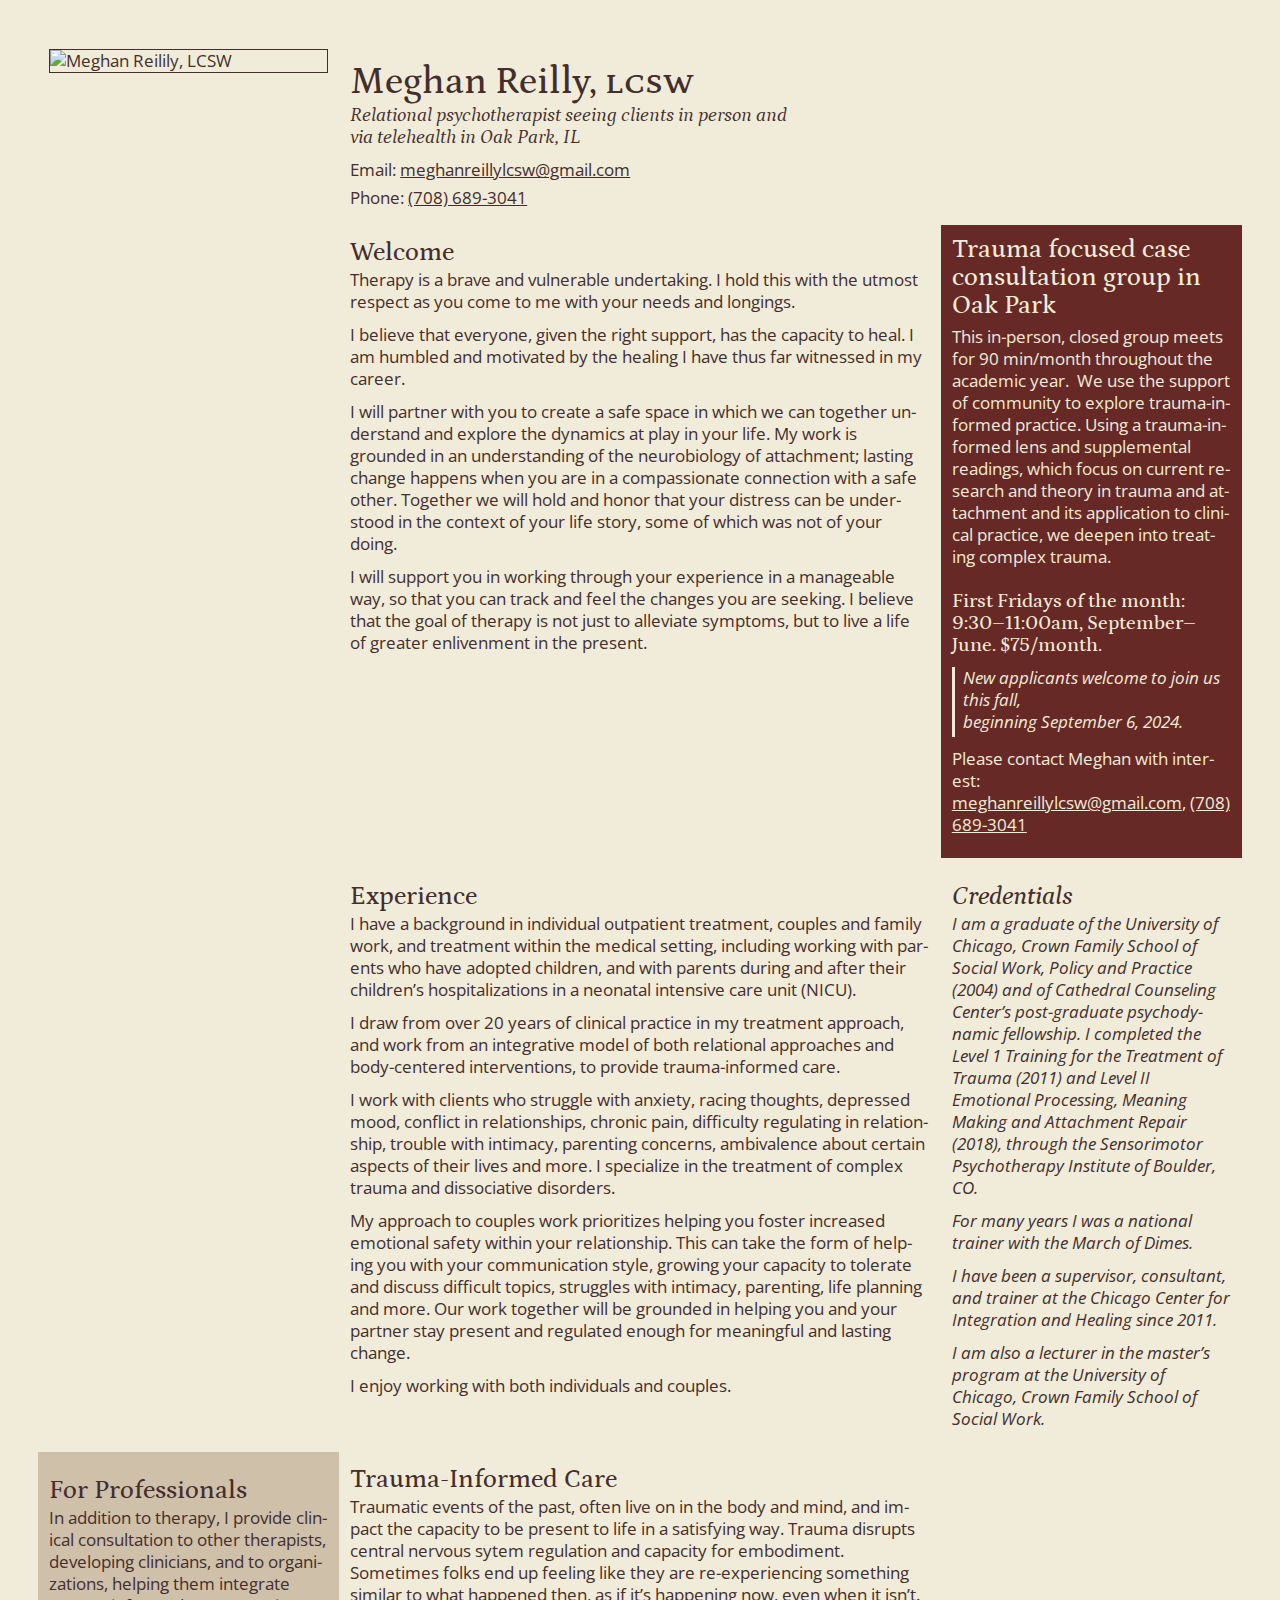
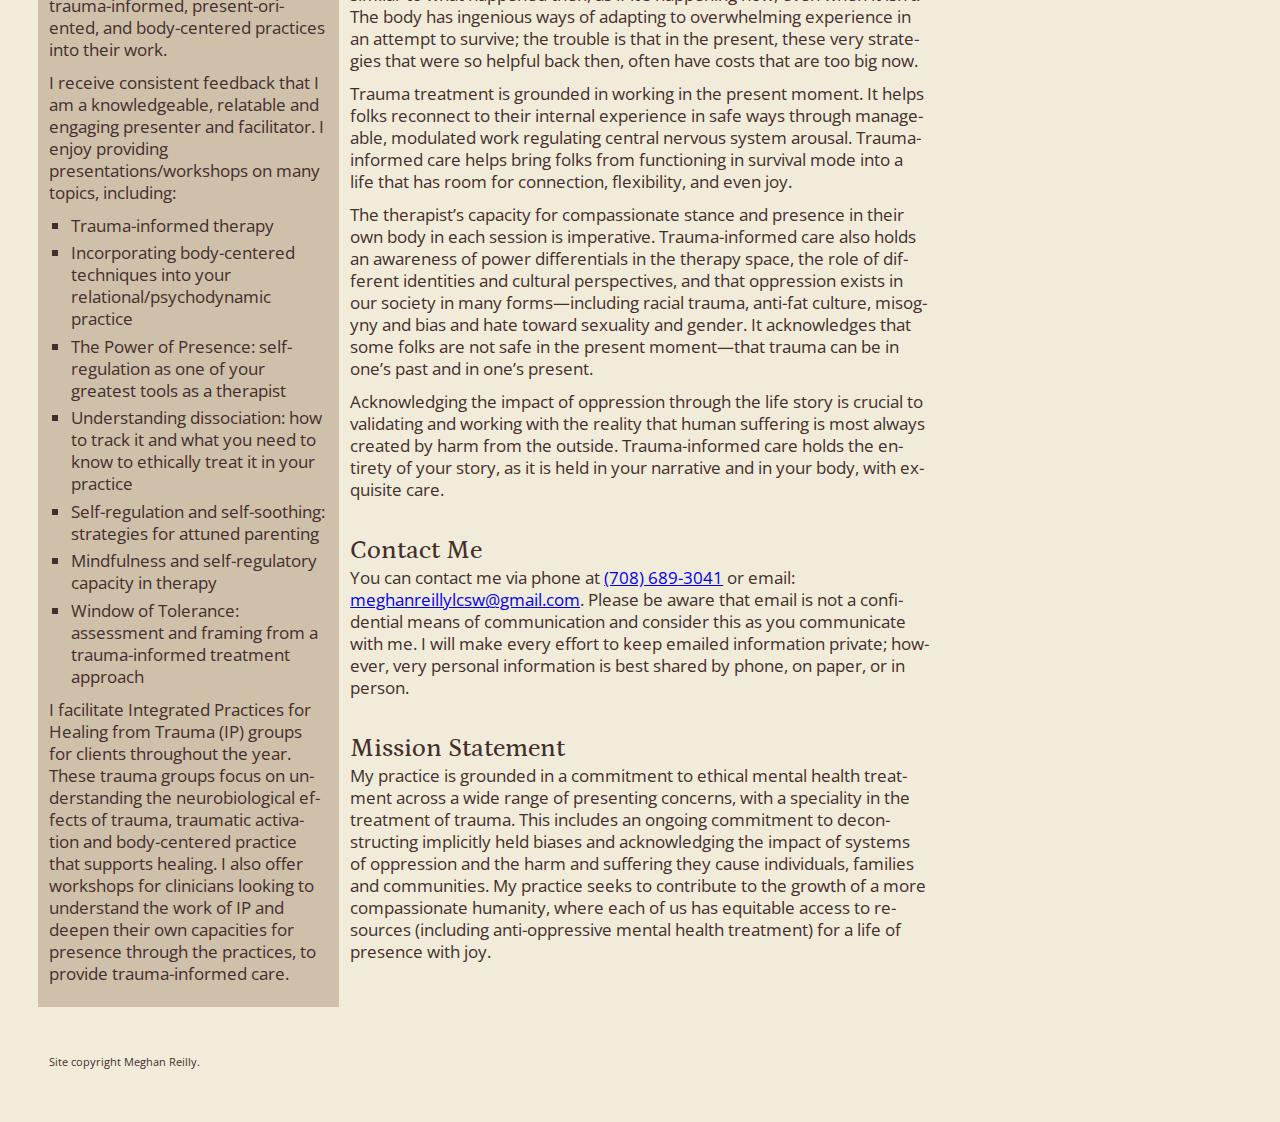
==== commit a0aff463: "Update consultation group for 2024" ====
--- a/index.html
+++ b/index.html
@@ -6,7 +6,7 @@
   <meta name="viewport" content="width=device-width,initial-scale=1.0,shrink-to-fit=no" />
   <link rel="preconnect" href="https://fonts.gstatic.com" />
   <link href="https://fonts.googleapis.com/css2?family=Open+Sans:ital@0;1&family=Petrona:ital,wght@0,500;1,400&display=swap" rel="stylesheet" />
-  <link rel="stylesheet" href="/assets/screen-20230729b.css" />
+  <link rel="stylesheet" href="/assets/screen-20240301b.css" />
   <meta property="og:url" content="https://meghan-reilly.com/">
   <meta property="og:title" content="Meghan Reilly, LCSW">
   <meta property="og:description" content=
@@ -54,14 +54,17 @@
     </p>
   </article>
   <article class="groups">
-      <h2>In-person case consultation group forming in Oak Park this fall!</h2>
+      <h2>Trauma focused case consultation group in Oak Park</h2>
       <p>
-        This closed group will meet for 90 min/month and use the support of community to explore
-        trauma-informed practice. Using a trauma-informed lens and supplemental readings, which
-        focus on current research and theory in trauma and attachment and its application to
-        clinical practice, we will deepen into treating complex trauma.
+        This in-person, closed group meets for 90 min/month throughout the academic year.  We use
+        the support of community to explore trauma-informed practice. Using a trauma-informed lens
+        and supplemental readings, which focus on current research and theory in trauma and
+        attachment and its application to clinical practice, we deepen into treating complex trauma.
       </p>
-      <h3>First Fridays of the month: 9:30–11:00am, beginning October&nbsp;6,&nbsp;2023. $75/month.</h3>
+      <h3>First Fridays of the month: 9:30–11:00am, September–June. $75/month.</h3>
+      <p class="new-applicants">
+        New applicants welcome to join us this fall, beginning&nbsp;September&nbsp;6,&nbsp;2024.
+      </p>
       <p>
         Please contact Meghan with interest:<br />
         <a href="mailto:meghanreillylcsw@gmail.com">meghanreillylcsw@gmail.com</a>,
@@ -77,7 +80,7 @@
       (NICU).
     </p>
     <p>
-      I draw from over 15 years of clinical practice in my treatment approach, and work from an
+      I draw from over 20 years of clinical practice in my treatment approach, and work from an
       integrative model of both relational approaches and body-centered interventions, to provide
       trauma-informed care.
     </p>
@@ -111,8 +114,8 @@
       For many years I was a national trainer with the March of Dimes.
     </p>
     <p>
-      I have been a therapist and trainer at the Chicago Center for Integration and Healing since
-      2011.
+      I have been a supervisor, consultant, and trainer at the Chicago Center for Integration and
+      Healing since 2011.
     </p>
     <p>
       I am also a lecturer in the master’s program at the University of Chicago, Crown Family
--- a/assets/screen-20240301b.css
+++ b/assets/screen-20240301b.css
@@ -0,0 +1,184 @@
+/* http://meyerweb.com/eric/tools/css/reset/
+   v2.0 | 20110126
+   License: none (public domain)
+*/
+/* stylelint-disable */
+a,abbr,acronym,address,applet,article,aside,audio,b,big,blockquote,body,canvas,caption,center,cite,code,dd,del,details,dfn,div,dl,dt,em,embed,fieldset,figcaption,figure,footer,form,h1,h2,h3,h4,h5,h6,header,hgroup,html,i,iframe,img,ins,kbd,label,legend,li,mark,menu,nav,object,ol,output,p,pre,q,ruby,s,samp,section,small,span,strike,strong,sub,summary,sup,table,tbody,td,tfoot,th,thead,time,tr,tt,u,ul,var,video{margin:0;padding:0;border:0;font:inherit;vertical-align:baseline}article,aside,details,figcaption,figure,footer,header,hgroup,main,menu,nav,section{display:block}html{line-height:1}body{line-height:inherit}ol,ul{list-style:none}blockquote,q{quotes:none}blockquote:after,blockquote:before,q:after,q:before{content:'';content:none}table{border-collapse:collapse;border-spacing:0}
+/* stylelint-enable */
+
+/* Begin site styles below */
+* {
+  box-sizing: content-box;
+}
+html {
+  font-size: 17px;
+  line-height: 22px;
+  font-family: "Open Sans", Trebuchet, Helvetica, Arial, sans-sans-serif;
+  padding: 11px;
+  background: #f1ecd9;
+  color: #432e2d;
+}
+article,
+aside {
+  padding-top: 22px;
+}
+footer {
+  padding-top: 44px;
+  font-size: 11.333px;
+}
+h1,h2,h3 {
+  font-family: Petrona, Georgia, "Times New Roman", serif;
+  font-weight: 500;
+}
+h1 {
+  font-size: 38.25px;
+  line-height: 44px;
+  padding-top: 11px;
+  padding-left: 22px;
+  text-indent: -22px;
+}
+h1 a {
+  color: inherit;
+  text-decoration: none;
+}
+h1 b {
+  text-transform: lowercase;
+  font-variant-caps: all-small-caps;
+}
+h2 {
+  font-size: 25.5px;
+  line-height: 33px;
+}
+h3 {
+  font-size: 19.55px;
+}
+p {
+  padding-bottom: 11px;
+  hyphens: auto;
+}
+p.tagline {
+  font-family: Petrona, Georgia, "Times New Roman", serif;
+  font-style: italic;
+  font-size: 20px;
+}
+img {
+  display: block;
+  max-width: 100%;
+  border: 1px solid #432e2d;
+}
+ul {
+  margin-left: 22px;
+  list-style-type: square;
+  padding-bottom: 5.5px;
+}
+li {
+  padding-bottom: 5.5px;
+}
+a {
+  hyphens: none;
+}
+.contact {
+  list-style-type: none;
+  margin: 0;
+  padding: 0;
+}
+.contact a {
+  color: inherit;
+}
+.credentials {
+  font-style: italic;
+}
+.groups,
+.professionals {
+  background: #cfc0aa;
+  margin: 11px -11px 0 -11px;
+  padding: 11px;
+}
+.groups {
+  background: #672925;
+  color: #f1ecd9;
+}
+.groups h2 {
+  line-height: 28px;
+  padding-bottom: 5.5px;
+}
+.groups h3 {
+  padding-top: 11px;
+  padding-bottom: 11px;
+}
+.new-applicants {
+  border-left: 3px solid #f1ecd9;
+  font-style: italic;
+  padding: 0 0 4px 8px;
+  margin-bottom: 11px;
+}
+.groups a {
+  color: inherit;
+}
+
+
+@media screen and (min-width: 570px) {
+  html {
+    padding: 3.859649123%; /* 22/570 = 3.859649123% */
+  }
+  #header {
+    display: grid;
+    grid-template-columns: [headshot-start] 30% [headshot-end copy-start] 1fr [copy-end];
+    grid-template-rows: [headshot-start] auto [copy-start] auto auto [headshot-end copy-end];
+    grid-column-gap: 11px;
+  }
+  #header h1,
+  #header .contact,
+  #header .tagline {
+    grid-column: copy;
+    max-width: 450px;
+  }
+  #header figure {
+    grid-column: headshot;
+    grid-row: headshot;
+  }
+}
+
+@media screen and (min-width: 630px) {
+  #content {
+    display: grid;
+    grid-template-columns: [null-start] 30% [null-end copy-start] 1fr [copy-end];
+    grid-column-gap: 11px;
+  }
+  #content > * {
+    grid-column: copy;
+  }
+}
+
+@media screen and (min-width: 940px) {
+  #header {
+    grid-template-columns: [headshot-start] 1fr [headshot-end copy-start] 1fr 1fr 1fr [copy-end] 1fr;
+    grid-column-gap: 22px;
+  }
+  #content {
+    grid-template-columns: [copy-start] 1fr 1fr 1fr [copy-end rightside-start] 1fr 1fr [rightside-end];
+    grid-column-gap: 22px;
+    align-items: start;
+  }
+  #content > .groups,
+  #content > .credentials,
+  #content > .professionals {
+    grid-column: rightside;
+  }
+  #content > .professionals {
+    padding-top: 22px;
+    grid-row: span 4;
+  }
+}
+
+@media screen and (min-width: 1230px) {
+  #header {
+    grid-template-columns: [headshot-start] 1fr [headshot-end copy-start] 1fr 1fr 1fr [copy-end];
+  }
+  #content {
+    grid-template-columns: [leftside-start] 1fr [leftside-end copy-start] 1fr 1fr [copy-end rightside-start] 1fr [rightside-end];
+  }
+  #content > .professionals {
+    grid-column: leftside;
+  }
+}
